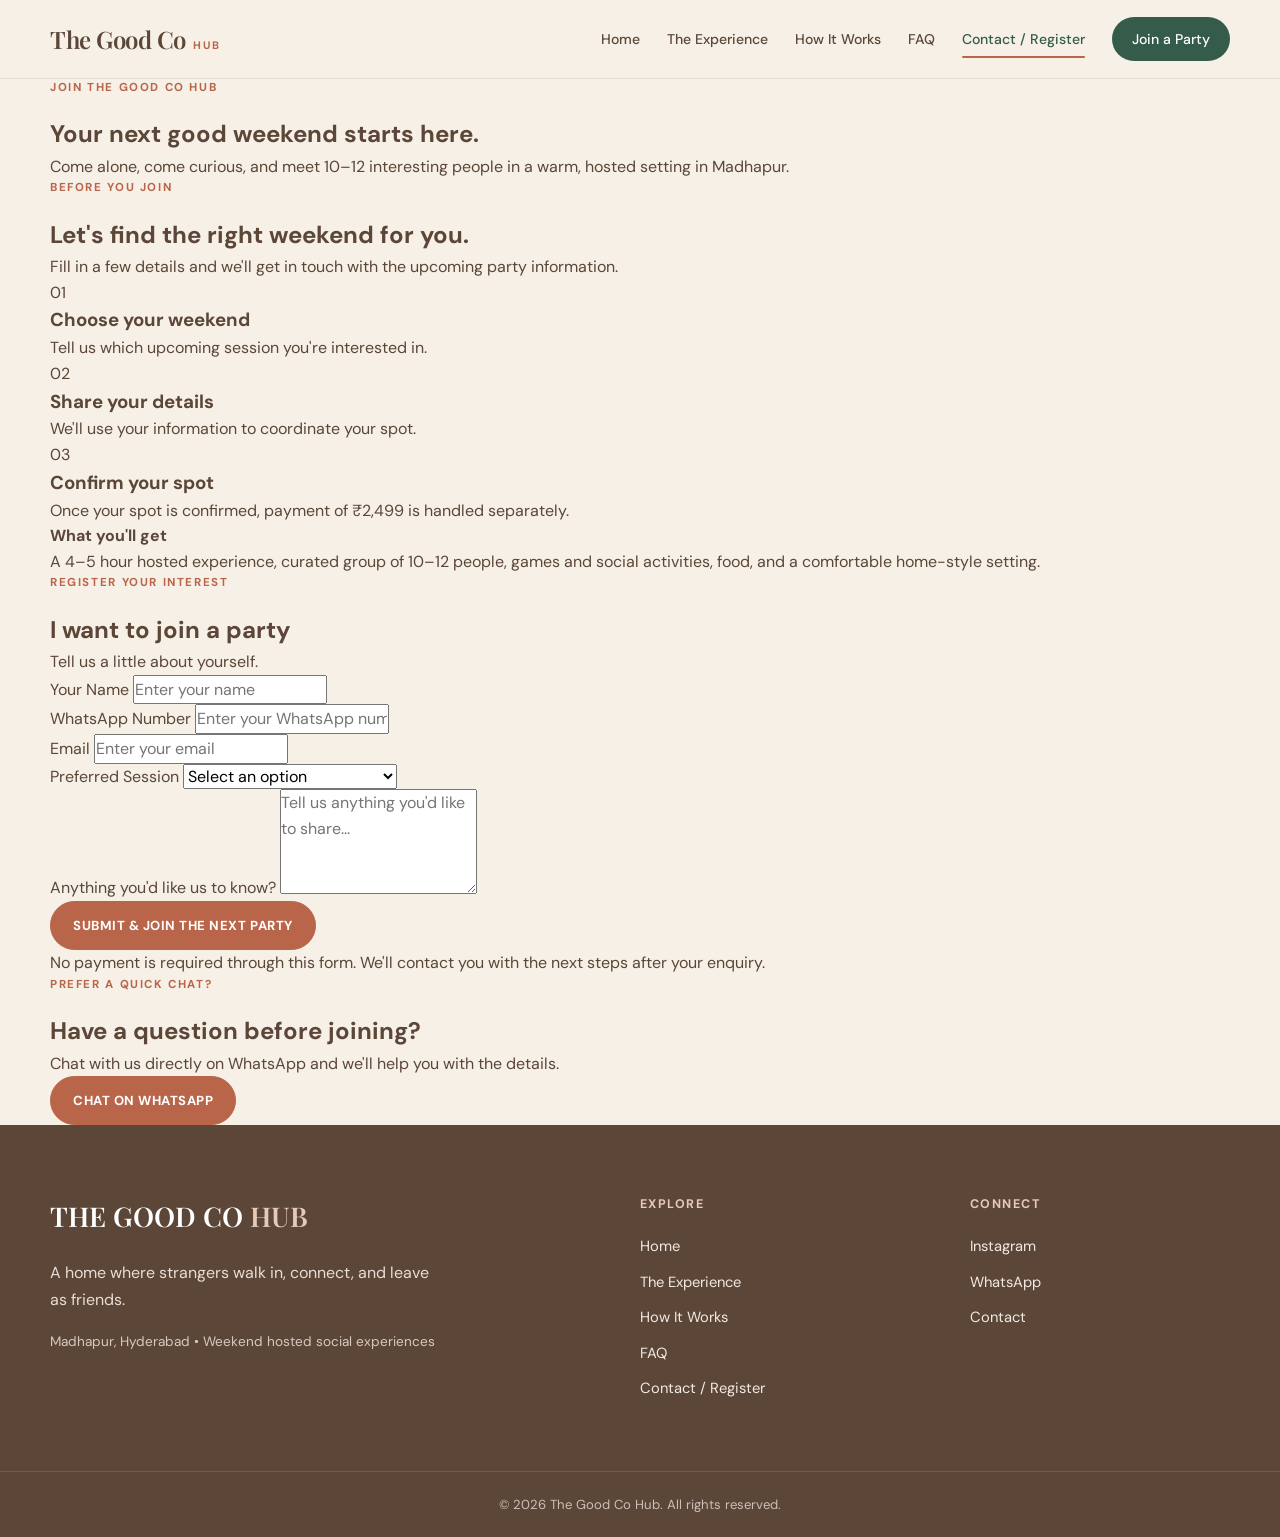
==== contact.html @ 19912fc6 "Initial Good Co Hub website" ====
<!DOCTYPE html>
<html lang="en">
<head>
    <meta charset="UTF-8">
    <meta name="viewport" content="width=device-width, initial-scale=1.0">

    <title>Join a Party | The Good Co Hub</title>

    <meta
        name="description"
        content="Join the next Good Co Hub weekend social experience in Madhapur, Hyderabad."
    >

    <link rel="preconnect" href="https://fonts.googleapis.com">
    <link rel="preconnect" href="https://fonts.gstatic.com" crossorigin>

    <link
        href="https://fonts.googleapis.com/css2?family=DM+Sans:wght@400;500;600;700&family=Playfair+Display:wght@500;600;700&display=swap"
        rel="stylesheet"
    >

    <link rel="stylesheet" href="css/style.css">
    <link rel="stylesheet" href="css/responsive.css">
</head>

<body>

    <!-- =========================
         NAVBAR
    ========================= -->

    <header class="navbar">

        <div class="container nav-container">

            <a href="index.html" class="brand">
                <span>The Good Co</span>
                <strong>HUB</strong>
            </a>

            <nav class="nav-menu">

                <a href="index.html">Home</a>

                <a href="experience.html">
                    The Experience
                </a>

                <a href="how-it-works.html">
                    How It Works
                </a>

                <a href="faq.html">
                    FAQ
                </a>

                <a href="contact.html" class="active">
                    Contact / Register
                </a>

                <a href="contact.html" class="nav-cta">
                    Join a Party
                </a>

            </nav>

            <button class="menu-toggle" aria-label="Open menu">
                ☰
            </button>

        </div>

    </header>


    <!-- =========================
         CONTACT / REGISTER HERO
    ========================= -->

    <main>

        <section class="register-hero">

            <div class="container">

                <div class="register-hero-content">

                    <p class="section-eyebrow">
                        JOIN THE GOOD CO HUB
                    </p>

                    <h1>
                        Your next good weekend
                        starts here.
                    </h1>

                    <p>
                        Come alone, come curious, and meet
                        10–12 interesting people in a warm,
                        hosted setting in Madhapur.
                    </p>

                </div>

            </div>

        </section>


        <!-- =========================
             REGISTRATION SECTION
        ========================= -->

        <section class="register-section">

            <div class="container register-grid">

                <!-- LEFT INFORMATION -->

                <div class="register-info">

                    <p class="section-eyebrow">
                        BEFORE YOU JOIN
                    </p>

                    <h2>
                        Let's find the right
                        weekend for you.
                    </h2>

                    <p>
                        Fill in a few details and we'll
                        get in touch with the upcoming
                        party information.
                    </p>


                    <div class="register-details">

                        <div class="register-detail">

                            <span class="detail-number">
                                01
                            </span>

                            <div>
                                <h3>
                                    Choose your weekend
                                </h3>

                                <p>
                                    Tell us which upcoming
                                    session you're interested in.
                                </p>
                            </div>

                        </div>


                        <div class="register-detail">

                            <span class="detail-number">
                                02
                            </span>

                            <div>
                                <h3>
                                    Share your details
                                </h3>

                                <p>
                                    We'll use your information
                                    to coordinate your spot.
                                </p>
                            </div>

                        </div>


                        <div class="register-detail">

                            <span class="detail-number">
                                03
                            </span>

                            <div>
                                <h3>
                                    Confirm your spot
                                </h3>

                                <p>
                                    Once your spot is confirmed,
                                    payment of ₹2,499 is handled separately.
                                </p>
                            </div>

                        </div>

                    </div>


                    <div class="register-note">

                        <strong>
                            What you'll get
                        </strong>

                        <p>
                            A 4–5 hour hosted experience,
                            curated group of 10–12 people,
                            games and social activities,
                            food, and a comfortable
                            home-style setting.
                        </p>

                    </div>

                </div>


                <!-- FORM -->

                <div class="register-card">

                    <div class="form-heading">

                        <p class="section-eyebrow">
                            REGISTER YOUR INTEREST
                        </p>

                        <h2>
                            I want to join a party
                        </h2>

                        <p>
                            Tell us a little about yourself.
                        </p>

                    </div>


                    <form id="registrationForm">

                        <div class="form-group">

                            <label for="name">
                                Your Name
                            </label>

                            <input
                                type="text"
                                id="name"
                                name="name"
                                placeholder="Enter your name"
                                required
                            >

                        </div>


                        <div class="form-group">

                            <label for="phone">
                                WhatsApp Number
                            </label>

                            <input
                                type="tel"
                                id="phone"
                                name="phone"
                                placeholder="Enter your WhatsApp number"
                                required
                            >

                        </div>


                        <div class="form-group">

                            <label for="email">
                                Email
                            </label>

                            <input
                                type="email"
                                id="email"
                                name="email"
                                placeholder="Enter your email"
                                required
                            >

                        </div>


                        <div class="form-group">

                            <label for="weekend">
                                Preferred Session
                            </label>

                            <select id="weekend" name="weekend" required>

                                <option value="">
                                    Select an option
                                </option>

                                <option value="next-party">
                                    Next available party
                                </option>

                                <option value="saturday">
                                    Saturday
                                </option>

                                <option value="sunday">
                                    Sunday
                                </option>

                                <option value="either">
                                    Either Saturday or Sunday
                                </option>

                            </select>

                        </div>


                        <div class="form-group">

                            <label for="message">
                                Anything you'd like us to know?
                            </label>

                            <textarea
                                id="message"
                                name="message"
                                rows="4"
                                placeholder="Tell us anything you'd like to share..."
                            ></textarea>

                        </div>


                        <button
                            type="submit"
                            class="btn btn-primary form-submit"
                        >
                            SUBMIT & JOIN THE NEXT PARTY
                        </button>


                        <p class="form-disclaimer">
                            No payment is required through this form.
                            We'll contact you with the next steps
                            after your enquiry.
                        </p>

                    </form>

                    <div
                        id="formMessage"
                        class="form-message"
                    ></div>

                </div>

            </div>

        </section>


        <!-- =========================
             WHATSAPP CTA
        ========================= -->

        <section class="register-whatsapp">

            <div class="container">

                <div class="whatsapp-card">

                    <div>

                        <p class="section-eyebrow">
                            PREFER A QUICK CHAT?
                        </p>

                        <h2>
                            Have a question before joining?
                        </h2>

                        <p>
                            Chat with us directly on WhatsApp
                            and we'll help you with the details.
                        </p>

                    </div>

                    <!-- Replace # with actual WhatsApp link -->

                    <a
                        href="#"
                        class="btn btn-primary"
                    >
                        CHAT ON WHATSAPP
                    </a>

                </div>

            </div>

        </section>

    </main>


    <!-- =========================
         FOOTER
    ========================= -->

    <footer class="site-footer">

        <div class="container footer-content">

            <div class="footer-brand">

                <a href="index.html" class="footer-logo">
                    THE GOOD CO <span>HUB</span>
                </a>

                <p>
                    A home where strangers walk in,
                    connect, and leave as friends.
                </p>

                <span>
                    Madhapur, Hyderabad • Weekend hosted
                    social experiences
                </span>

            </div>


            <div class="footer-links">

                <h4>Explore</h4>

                <a href="index.html">
                    Home
                </a>

                <a href="experience.html">
                    The Experience
                </a>

                <a href="how-it-works.html">
                    How It Works
                </a>

                <a href="faq.html">
                    FAQ
                </a>

                <a href="contact.html">
                    Contact / Register
                </a>

            </div>


            <div class="footer-social">

                <h4>Connect</h4>

                <a href="#">
                    Instagram
                </a>

                <a href="#">
                    WhatsApp
                </a>

                <a href="contact.html">
                    Contact
                </a>

            </div>

        </div>


        <div class="footer-bottom">

            <div class="container">

                <p>
                    © 2026 The Good Co Hub. All rights reserved.
                </p>

            </div>

        </div>

    </footer>


    <script src="js/script.js"></script>

</body>
</html>
---- css/style.css ----
/* =========================================================
   THE GOOD CO HUB
   STEP 1 — FOUNDATION + HERO
========================================================= */


/* =========================================================
   1. DESIGN VARIABLES
========================================================= */

:root {

    --cream: #F6F0E6;

    --forest: #355C4A;

    --terracotta: #B9654A;

    --brown: #5B4638;

    --white: #FFFFFF;

    --black: #1E1E1E;

    --light-cream: #FBF8F2;

    --border: rgba(91, 70, 56, 0.15);

    --serif: "Playfair Display", Georgia, serif;

    --sans: "DM Sans", Arial, sans-serif;

    --container: 1180px;

    --radius-sm: 8px;

    --radius-md: 16px;

    --radius-lg: 24px;

    --transition: 0.3s ease;
}


/* =========================================================
   2. RESET
========================================================= */

* {
    margin: 0;
    padding: 0;
    box-sizing: border-box;
}

html {
    scroll-behavior: smooth;
}

body {
    font-family: var(--sans);
    background: var(--cream);
    color: var(--brown);
    line-height: 1.6;
}

img {
    max-width: 100%;
    display: block;
}

a {
    text-decoration: none;
    color: inherit;
}

button,
input,
textarea,
select {
    font: inherit;
}


/* =========================================================
   3. CONTAINER
========================================================= */

.container {
    width: min(100% - 40px, var(--container));
    margin-inline: auto;
}


/* =========================================================
   4. NAVBAR
========================================================= */

.navbar {
    position: sticky;
    top: 0;
    z-index: 1000;

    width: 100%;

    background: rgba(246, 240, 230, 0.97);

    border-bottom: 1px solid rgba(91, 70, 56, 0.10);

    transition: all 0.3s ease;
}

.navbar.scrolled {
    background: rgba(246, 240, 230, 0.92);

    box-shadow:
        0 8px 30px rgba(91, 70, 56, 0.10);

    backdrop-filter: blur(12px);
}


/* =========================================================
   NAV CONTAINER
========================================================= */

.nav-container {
    min-height: 78px;

    display: flex;
    align-items: center;
    justify-content: space-between;

    gap: 30px;
}


/* =========================================================
   LOGO
========================================================= */

.brand {
    display: flex;
    align-items: baseline;

    gap: 7px;

    white-space: nowrap;
}

.brand span {
    font-family: var(--serif);

    font-size: 1.5rem;

    font-weight: 600;

    letter-spacing: -0.02em;

    color: var(--brown);
}

.brand strong {
    font-size: 0.68rem;

    font-weight: 700;

    letter-spacing: 0.18em;

    color: var(--terracotta);
}


/* =========================================================
   NAVIGATION
========================================================= */

.nav-menu {
    display: flex;

    align-items: center;

    gap: 27px;
}

.nav-menu a {
    position: relative;

    padding: 8px 0;

    font-size: 0.88rem;

    font-weight: 500;

    color: var(--brown);

    transition: color 0.3s ease;
}

.nav-menu a:hover {
    color: var(--terracotta);
}


/* =========================================================
   ACTIVE LINK
========================================================= */

.nav-menu a.active {
    color: var(--forest);
}

.nav-menu a.active::after {
    content: "";

    position: absolute;

    left: 0;
    right: 0;
    bottom: 0;

    height: 2px;

    border-radius: 10px;

    background: var(--terracotta);
}


/* =========================================================
   JOIN BUTTON
========================================================= */

.nav-menu .nav-cta {
    padding: 11px 20px;

    border-radius: 999px;

    background: var(--forest);

    color: var(--white) !important;

    transition:
        background 0.3s ease,
        transform 0.3s ease;
}

.nav-menu .nav-cta::after {
    display: none;
}

.nav-menu .nav-cta:hover {
    background: var(--terracotta);

    color: var(--white) !important;

    transform: translateY(-2px);
}


/* =========================================================
   MOBILE MENU BUTTON
========================================================= */

.menu-toggle {
    display: none;

    width: 42px;
    height: 42px;

    border: 1px solid var(--border);

    border-radius: 50%;

    background: transparent;

    color: var(--brown);

    font-size: 1.25rem;

    cursor: pointer;

    transition: var(--transition);
}

.menu-toggle:hover {
    background: var(--forest);

    border-color: var(--forest);

    color: var(--white);
}

/* =========================================================
   4. NAVBAR
========================================================= */

.navbar {
    position: sticky;
    top: 0;
    z-index: 1000;

    width: 100%;

    background: rgba(246, 240, 230, 0.97);

    border-bottom: 1px solid rgba(91, 70, 56, 0.10);

    transition: all 0.3s ease;
}

.navbar.scrolled {
    background: rgba(246, 240, 230, 0.92);

    box-shadow:
        0 8px 30px rgba(91, 70, 56, 0.10);

    backdrop-filter: blur(12px);
}


/* =========================================================
   NAV CONTAINER
========================================================= */

.nav-container {
    min-height: 78px;

    display: flex;
    align-items: center;
    justify-content: space-between;

    gap: 30px;
}


/* =========================================================
   LOGO
========================================================= */

.brand {
    display: flex;
    align-items: baseline;

    gap: 7px;

    white-space: nowrap;
}

.brand span {
    font-family: var(--serif);

    font-size: 1.5rem;

    font-weight: 600;

    letter-spacing: -0.02em;

    color: var(--brown);
}

.brand strong {
    font-size: 0.68rem;

    font-weight: 700;

    letter-spacing: 0.18em;

    color: var(--terracotta);
}


/* =========================================================
   NAVIGATION
========================================================= */

.nav-menu {
    display: flex;

    align-items: center;

    gap: 27px;
}

.nav-menu a {
    position: relative;

    padding: 8px 0;

    font-size: 0.88rem;

    font-weight: 500;

    color: var(--brown);

    transition: color 0.3s ease;
}

.nav-menu a:hover {
    color: var(--terracotta);
}


/* =========================================================
   ACTIVE LINK
========================================================= */

.nav-menu a.active {
    color: var(--forest);
}

.nav-menu a.active::after {
    content: "";

    position: absolute;

    left: 0;
    right: 0;
    bottom: 0;

    height: 2px;

    border-radius: 10px;

    background: var(--terracotta);
}


/* =========================================================
   JOIN BUTTON
========================================================= */

.nav-menu .nav-cta {
    padding: 11px 20px;

    border-radius: 999px;

    background: var(--forest);

    color: var(--white) !important;

    transition:
        background 0.3s ease,
        transform 0.3s ease;
}

.nav-menu .nav-cta::after {
    display: none;
}

.nav-menu .nav-cta:hover {
    background: var(--terracotta);

    color: var(--white) !important;

    transform: translateY(-2px);
}


/* =========================================================
   MOBILE MENU BUTTON
========================================================= */

.menu-toggle {
    display: none;

    width: 42px;
    height: 42px;

    border: 1px solid var(--border);

    border-radius: 50%;

    background: transparent;

    color: var(--brown);

    font-size: 1.25rem;

    cursor: pointer;

    transition: var(--transition);
}

.menu-toggle:hover {
    background: var(--forest);

    border-color: var(--forest);

    color: var(--white);
}
/* =========================================================
   4. NAVBAR
========================================================= */

.navbar {
    position: sticky;
    top: 0;
    z-index: 1000;

    width: 100%;

    background: rgba(246, 240, 230, 0.97);

    border-bottom: 1px solid rgba(91, 70, 56, 0.10);

    transition: all 0.3s ease;
}

.navbar.scrolled {
    background: rgba(246, 240, 230, 0.92);

    box-shadow:
        0 8px 30px rgba(91, 70, 56, 0.10);

    backdrop-filter: blur(12px);
}


/* =========================================================
   NAV CONTAINER
========================================================= */

.nav-container {
    min-height: 78px;

    display: flex;
    align-items: center;
    justify-content: space-between;

    gap: 30px;
}


/* =========================================================
   LOGO
========================================================= */

.brand {
    display: flex;
    align-items: baseline;

    gap: 7px;

    white-space: nowrap;
}

.brand span {
    font-family: var(--serif);

    font-size: 1.5rem;

    font-weight: 600;

    letter-spacing: -0.02em;

    color: var(--brown);
}

.brand strong {
    font-size: 0.68rem;

    font-weight: 700;

    letter-spacing: 0.18em;

    color: var(--terracotta);
}


/* =========================================================
   NAVIGATION
========================================================= */

.nav-menu {
    display: flex;

    align-items: center;

    gap: 27px;
}

.nav-menu a {
    position: relative;

    padding: 8px 0;

    font-size: 0.88rem;

    font-weight: 500;

    color: var(--brown);

    transition: color 0.3s ease;
}

.nav-menu a:hover {
    color: var(--terracotta);
}


/* =========================================================
   ACTIVE LINK
========================================================= */

.nav-menu a.active {
    color: var(--forest);
}

.nav-menu a.active::after {
    content: "";

    position: absolute;

    left: 0;
    right: 0;
    bottom: 0;

    height: 2px;

    border-radius: 10px;

    background: var(--terracotta);
}


/* =========================================================
   JOIN BUTTON
========================================================= */

.nav-menu .nav-cta {
    padding: 11px 20px;

    border-radius: 999px;

    background: var(--forest);

    color: var(--white) !important;

    transition:
        background 0.3s ease,
        transform 0.3s ease;
}

.nav-menu .nav-cta::after {
    display: none;
}

.nav-menu .nav-cta:hover {
    background: var(--terracotta);

    color: var(--white) !important;

    transform: translateY(-2px);
}


/* =========================================================
   MOBILE MENU BUTTON
========================================================= */

.menu-toggle {
    display: none;

    width: 42px;
    height: 42px;

    border: 1px solid var(--border);

    border-radius: 50%;

    background: transparent;

    color: var(--brown);

    font-size: 1.25rem;

    cursor: pointer;

    transition: var(--transition);
}

.menu-toggle:hover {
    background: var(--forest);

    border-color: var(--forest);

    color: var(--white);
}

/* =========================================================
   5. GENERAL EYEBROW
========================================================= */

.section-eyebrow {
    margin-bottom: 18px;

    font-size: 0.72rem;
    font-weight: 700;

    letter-spacing: 0.14em;

    color: var(--terracotta);
}

.section-eyebrow span {
    margin: 0 5px;
}


/* =========================================================
   6. BUTTONS
========================================================= */

.btn {
    display: inline-flex;

    align-items: center;
    justify-content: center;

    min-height: 48px;

    padding: 13px 22px;

    border-radius: 999px;

    font-size: 0.82rem;
    font-weight: 700;

    letter-spacing: 0.04em;

    transition: var(--transition);
}

.btn-primary {
    background: var(--terracotta);
    color: var(--white);

    border: 1px solid var(--terracotta);
}

.btn-primary:hover {
    background: #A9553D;
    border-color: #A9553D;

    transform: translateY(-2px);
}

.btn-outline {
    background: transparent;

    color: var(--forest);

    border: 1px solid var(--forest);
}

.btn-outline:hover {
    background: var(--forest);
    color: var(--white);

    transform: translateY(-2px);
}


/* =========================================================
   7. HERO
========================================================= */

.hero {
    min-height: calc(100vh - 78px);

    display: flex;
    align-items: center;

    padding: 80px 0;

    background: var(--cream);
}

.hero-grid {
    display: grid;

    grid-template-columns: 1.05fr 0.95fr;

    gap: 70px;

    align-items: center;
}


/* Hero content */

.hero-content {
    max-width: 680px;
}

.hero h1 {
    font-family: var(--serif);

    font-size: clamp(3.2rem, 5.4vw, 5.4rem);

    line-height: 1.04;

    font-weight: 500;

    color: var(--brown);

    margin-bottom: 28px;
}

.hero-description {
    max-width: 650px;

    font-size: 1.05rem;

    line-height: 1.8;

    color: #74665D;

    margin-bottom: 22px;
}

.hero-price {
    margin-bottom: 30px;

    font-weight: 600;

    color: var(--forest);
}

.hero-price span {
    margin: 0 7px;

    color: var(--terracotta);
}

.hero-buttons {
    display: flex;

    gap: 14px;

    flex-wrap: wrap;
}

/* =========================================================
   8. HERO VISUAL
========================================================= */

.hero-visual {
    position: relative;
}

.hero-image-wrapper {
    position: relative;
}

.hero-image {
    width: 100%;
    height: 570px;

    object-fit: cover;

    display: block;

    border-radius: 28px;

    box-shadow:
        0 25px 60px rgba(91, 70, 56, 0.18);
}


/* =========================================================
   HERO FLOATING CARD
========================================================= */

.hero-floating-card {
    position: absolute;

    left: -35px;
    bottom: 35px;

    width: 270px;

    padding: 22px 24px;

    background: rgba(246, 240, 230, 0.96);

    border-radius: 16px;

    box-shadow:
        0 15px 40px rgba(91, 70, 56, 0.18);

    backdrop-filter: blur(10px);
}

.hero-floating-card span {
    display: block;

    margin-bottom: 10px;

    font-size: 0.68rem;

    font-weight: 700;

    letter-spacing: 0.14em;

    color: var(--terracotta);
}

.hero-floating-card strong {
    display: block;

    font-family: var(--serif);

    font-size: 1.35rem;

    line-height: 1.25;

    font-weight: 500;

    color: var(--brown);

    margin-bottom: 12px;
}

.hero-floating-card small {
    color: var(--forest);

    font-size: 0.82rem;
}
 


/* =========================================================
   9. MOBILE FOUNDATION
========================================================= */

@media (max-width: 900px) {

    .nav-menu {
        display: none;
    }

    .menu-toggle {
        display: block;
    }

    .hero {
        min-height: auto;

        padding: 70px 0 80px;
    }

    .hero-grid {
        grid-template-columns: 1fr;

        gap: 50px;
    }

    .hero-content {
        max-width: 100%;

        text-align: center;
    }

    .hero-description {
        margin-left: auto;
        margin-right: auto;
    }

    .hero-buttons {
        justify-content: center;
    }

    .hero-placeholder {
        min-height: 500px;
    }
}


    /* =========================================================
   MOBILE
========================================================= */

@media (max-width: 900px) {

    .nav-menu {
        display: none;
    }

    .menu-toggle {
        display: block;
    }

    .hero {
        min-height: auto;
        padding: 70px 0 80px;
    }

    .hero-grid {
        grid-template-columns: 1fr;
        gap: 50px;
    }

    .hero-content {
        max-width: 100%;
        text-align: center;
    }

    .hero-description {
        margin-left: auto;
        margin-right: auto;
    }

    .hero-buttons {
        justify-content: center;
    }

    .hero-image {
        height: 500px;
    }

    .hero-floating-card {
        left: 20px;
        bottom: 25px;
    }
}


/* =========================================================
   SMALL PHONES
========================================================= */

@media (max-width: 600px) {

    .container {
        width: min(100% - 28px, var(--container));
    }

    .hero {
        padding: 55px 0 65px;
    }

    .hero h1 {
        font-size: 2.65rem;
    }

    .hero-image {
        height: 420px;
        border-radius: 20px;
    }

    .hero-floating-card {
        left: 12px;
        bottom: 12px;
        width: 240px;
        padding: 17px 18px;
    }

    .hero-floating-card strong {
        font-size: 1.15rem;
    }

    .hero-buttons {
        flex-direction: column;
    }

    .hero-buttons .btn {
        width: 100%;
    }
}
/* =========================================================
   STEP 4 — WHY GOOD CO HUB
========================================================= */

.concept {
    padding: 120px 0;

    background: var(--white);
}


/* =========================================================
   MAIN CONCEPT
========================================================= */

.concept-grid {
    display: grid;

    grid-template-columns: 0.9fr 1.1fr;

    gap: 90px;

    align-items: start;
}


/* Left heading */

.concept-heading h2 {
    max-width: 500px;

    font-family: var(--serif);

    font-size: clamp(2.7rem, 4vw, 4.2rem);

    line-height: 1.08;

    font-weight: 500;

    color: var(--brown);
}


/* Right content */

.concept-copy {
    max-width: 650px;
}

.concept-copy p {
    margin-bottom: 24px;

    color: #74665D;

    font-size: 1.02rem;

    line-height: 1.8;
}

.concept-copy .concept-closing {
    margin-top: 32px;

    margin-bottom: 0;

    font-family: var(--serif);

    font-size: 1.4rem;

    line-height: 1.5;

    color: var(--brown);
}


/* =========================================================
   HIGHLIGHTS
========================================================= */

.concept-highlights {
    display: grid;

    grid-template-columns: repeat(3, 1fr);

    gap: 18px;

    margin-top: 90px;

    padding-top: 45px;

    border-top: 1px solid var(--border);
}

.concept-highlight {
    padding: 28px;

    background: var(--light-cream);

    border-radius: var(--radius-md);

    transition:
        transform 0.3s ease,
        box-shadow 0.3s ease;
}

.concept-highlight:hover {
    transform: translateY(-5px);

    box-shadow:
        0 15px 35px rgba(91, 70, 56, 0.08);
}

.concept-highlight > span {
    display: block;

    margin-bottom: 15px;

    font-family: var(--serif);

    font-size: 1.5rem;

    color: var(--terracotta);
}

.concept-highlight h3 {
    margin-bottom: 9px;

    font-family: var(--serif);

    font-size: 1.45rem;

    font-weight: 500;

    color: var(--brown);
}

.concept-highlight p {
    color: #74665D;

    font-size: 0.92rem;

    line-height: 1.65;
}
/* =========================================================
   CONCEPT — MOBILE
========================================================= */

@media (max-width: 900px) {

    .concept {
        padding: 90px 0;
    }

    .concept-grid {
        grid-template-columns: 1fr;

        gap: 45px;
    }

    .concept-heading h2 {
        max-width: 700px;
    }

    .concept-copy {
        max-width: 700px;
    }

    .concept-highlights {
        grid-template-columns: 1fr;

        margin-top: 60px;
    }

}


@media (max-width: 600px) {

    .concept {
        padding: 75px 0;
    }

    .concept-heading h2 {
        font-size: 2.45rem;
    }

    .concept-copy p {
        font-size: 0.98rem;
    }

    .concept-copy .concept-closing {
        font-size: 1.25rem;
    }

    .concept-highlight {
        padding: 24px;
    }

}
/* =========================================================
   STEP 5 — PARTY FLOW
========================================================= */

.party-flow {
    padding: 120px 0;

    background: #E8F0EA;
}


/* =========================================================
   SECTION HEADING
========================================================= */

.section-heading {
    margin-bottom: 60px;
}

.section-heading.centered {
    max-width: 750px;

    margin-left: auto;
    margin-right: auto;

    text-align: center;
}

.section-heading h2 {
    font-family: var(--serif);

    font-size: clamp(2.6rem, 4vw, 4rem);

    line-height: 1.1;

    font-weight: 500;

    color: var(--brown);

    margin-bottom: 18px;
}

.section-heading > p:not(.section-eyebrow) {
    color: #74665D;

    font-size: 1rem;

    line-height: 1.7;
}


/* =========================================================
   PARTY GRID
========================================================= */

.party-grid {
    display: grid;

    grid-template-columns:
        repeat(5, 1fr);

    gap: 15px;
}


/* =========================================================
   PARTY CARD
========================================================= */

.party-card {
    min-height: 300px;

    display: flex;

    flex-direction: column;

    padding: 30px 24px;

    background: var(--white);

    border-radius: var(--radius-md);

    border: 1px solid rgba(91, 70, 56, 0.07);

    transition:
        transform 0.3s ease,
        box-shadow 0.3s ease;
}

.party-card:hover {
    transform: translateY(-7px);

    box-shadow:
        0 18px 40px rgba(91, 70, 56, 0.10);
}


/* Number */

.party-number {
    display: block;

    margin-bottom: auto;

    font-family: var(--serif);

    font-size: 1.7rem;

    color: var(--terracotta);
}


/* Heading */

.party-card h3 {
    margin-bottom: 12px;

    font-family: var(--serif);

    font-size: 1.5rem;

    line-height: 1.2;

    font-weight: 500;

    color: var(--brown);
}


/* Description */

.party-card p {
    color: #74665D;

    font-size: 0.9rem;

    line-height: 1.65;
}
/* =========================================================
   PARTY FLOW — MOBILE
========================================================= */

@media (max-width: 1100px) {

    .party-grid {
        grid-template-columns:
            repeat(3, 1fr);
    }

}


@media (max-width: 700px) {

    .party-flow {
        padding: 85px 0;
    }

    .section-heading {
        margin-bottom: 45px;
    }

    .section-heading h2 {
        font-size: 2.5rem;
    }

    .party-grid {
        grid-template-columns: 1fr;
    }

    .party-card {
        min-height: auto;

        padding: 28px;
    }

    .party-number {
        margin-bottom: 35px;
    }

}
/* =========================================================
   STEP 6 — EXPERIENCE AT A GLANCE
========================================================= */

.glance {
    padding: 120px 0;

    background: var(--cream);
}


/* =========================================================
   GLANCE GRID
========================================================= */

.glance-grid {
    display: grid;

    grid-template-columns:
        repeat(3, 1fr);

    gap: 18px;
}


/* =========================================================
   GLANCE CARD
========================================================= */

.glance-card {
    min-height: 210px;

    display: flex;

    flex-direction: column;

    justify-content: center;

    padding: 32px;

    background: var(--white);

    border-radius: var(--radius-md);

    border: 1px solid rgba(91, 70, 56, 0.07);

    transition:
        transform 0.3s ease,
        box-shadow 0.3s ease;
}

.glance-card:hover {
    transform: translateY(-6px);

    box-shadow:
        0 18px 40px rgba(91, 70, 56, 0.10);
}


/* Small label */

.glance-card > span {
    margin-bottom: 14px;

    font-size: 0.68rem;

    font-weight: 700;

    letter-spacing: 0.14em;

    color: var(--terracotta);
}


/* Main number */

.glance-card h3 {
    margin-bottom: 6px;

    font-family: var(--serif);

    font-size: 2.4rem;

    line-height: 1.1;

    font-weight: 500;

    color: var(--brown);
}


/* Description */

.glance-card p {
    color: #74665D;

    font-size: 0.9rem;
}
/* =========================================================
   GLANCE — MOBILE
========================================================= */

@media (max-width: 900px) {

    .glance {
        padding: 90px 0;
    }

    .glance-grid {
        grid-template-columns:
            repeat(2, 1fr);
    }

}


@media (max-width: 600px) {

    .glance {
        padding: 75px 0;
    }

    .glance-grid {
        grid-template-columns: 1fr;
    }

    .glance-card {
        min-height: 180px;

        padding: 28px;
    }

    .glance-card h3 {
        font-size: 2.1rem;
    }

}
/* =========================================================
   STEP 7 — WHO IS THIS FOR?
========================================================= */

.audience {
    padding: 120px 0;

    background: var(--white);
}


/* =========================================================
   AUDIENCE GRID
========================================================= */

.audience-grid {
    display: grid;

    grid-template-columns:
        1fr 1fr;

    gap: 80px;

    align-items: center;
}


/* =========================================================
   AUDIENCE IMAGE
========================================================= */

.audience-visual {
    position: relative;
}

.audience-photo {
    position: relative;
}

.audience-photo img {
    width: 100%;

    height: 560px;

    object-fit: cover;

    display: block;

    border-radius: 26px;

    box-shadow:
        0 22px 55px rgba(91, 70, 56, 0.14);
}


/* =========================================================
   IMAGE CAPTION
========================================================= */

.audience-photo-caption {
    position: absolute;

    left: 25px;
    bottom: 25px;

    padding: 18px 22px;

    background: rgba(246, 240, 230, 0.96);

    border-radius: 14px;

    font-family: var(--serif);

    font-size: 1.25rem;

    line-height: 1.3;

    color: var(--brown);

    box-shadow:
        0 12px 30px rgba(91, 70, 56, 0.14);
}


/* =========================================================
   AUDIENCE CONTENT
========================================================= */

.audience-content {
    max-width: 600px;
}

.audience-content h2 {
    margin-bottom: 22px;

    font-family: var(--serif);

    font-size: clamp(2.7rem, 4vw, 4rem);

    line-height: 1.08;

    font-weight: 500;

    color: var(--brown);
}

.audience-intro {
    margin-bottom: 30px;

    color: #74665D;

    font-size: 1.02rem;

    line-height: 1.8;
}


/* =========================================================
   AUDIENCE LIST
========================================================= */

.audience-list {
    list-style: none;

    display: flex;

    flex-direction: column;

    gap: 17px;
}

.audience-list li {
    position: relative;

    padding-left: 30px;

    color: var(--brown);

    font-size: 0.95rem;

    line-height: 1.6;
}

.audience-list li::before {
    content: "✓";

    position: absolute;

    left: 0;
    top: 1px;

    width: 20px;
    height: 20px;

    display: flex;

    align-items: center;
    justify-content: center;

    border-radius: 50%;

    background: #E8F0EA;

    color: var(--forest);

    font-size: 0.72rem;

    font-weight: 700;
}
/* =========================================================
   AUDIENCE — MOBILE
========================================================= */

@media (max-width: 900px) {

    .audience {
        padding: 90px 0;
    }

    .audience-grid {
        grid-template-columns: 1fr;

        gap: 50px;
    }

    .audience-content {
        max-width: 700px;
    }

    .audience-photo img {
        height: 500px;
    }

}


@media (max-width: 600px) {

    .audience {
        padding: 75px 0;
    }

    .audience-content h2 {
        font-size: 2.45rem;
    }

    .audience-photo img {
        height: 420px;

        border-radius: 20px;
    }

    .audience-photo-caption {
        left: 15px;
        bottom: 15px;

        padding: 15px 18px;

        font-size: 1.1rem;
    }

}
/* =========================================================
   STEP 8 — WHAT ₹2,499 INCLUDES
========================================================= */

.included {
    padding: 120px 0;

    background: #F1E8DC;
}


/* =========================================================
   INCLUDED GRID
========================================================= */

.included-grid {
    display: grid;

    grid-template-columns:
        repeat(3, 1fr);

    gap: 18px;
}


/* =========================================================
   INCLUDED CARD
========================================================= */

.included-card {
    min-height: 250px;

    padding: 32px;

    display: flex;

    flex-direction: column;

    background: var(--white);

    border-radius: var(--radius-md);

    border: 1px solid rgba(91, 70, 56, 0.06);

    transition:
        transform 0.3s ease,
        box-shadow 0.3s ease;
}

.included-card:hover {
    transform: translateY(-6px);

    box-shadow:
        0 18px 40px rgba(91, 70, 56, 0.10);
}


/* Number */

.included-number {
    display: block;

    margin-bottom: auto;

    font-family: var(--serif);

    font-size: 1.6rem;

    color: var(--terracotta);
}


/* Heading */

.included-card h3 {
    margin-bottom: 10px;

    font-family: var(--serif);

    font-size: 1.5rem;

    line-height: 1.2;

    font-weight: 500;

    color: var(--brown);
}


/* Description */

.included-card p {
    color: #74665D;

    font-size: 0.92rem;

    line-height: 1.65;
}
/* =========================================================
   INCLUDED — MOBILE
========================================================= */

@media (max-width: 900px) {

    .included {
        padding: 90px 0;
    }

    .included-grid {
        grid-template-columns:
            repeat(2, 1fr);
    }

}


@media (max-width: 600px) {

    .included {
        padding: 75px 0;
    }

    .included-grid {
        grid-template-columns: 1fr;
    }

    .included-card {
        min-height: 220px;

        padding: 28px;
    }

}
/* =========================================================
   STEP 9 — UPCOMING PARTY
========================================================= */

.upcoming {
    padding: 120px 0;

    background: var(--cream);
}


/* =========================================================
   MAIN CARD
========================================================= */

.upcoming-card {
    display: grid;

    grid-template-columns: 0.35fr 1fr;

    gap: 60px;

    align-items: center;

    padding: 65px;

    background: var(--forest);

    border-radius: var(--radius-lg);

    color: var(--white);

    box-shadow:
        0 25px 60px rgba(53, 92, 74, 0.18);
}


/* =========================================================
   DATE BLOCK
========================================================= */

.upcoming-date {
    width: 180px;

    min-height: 200px;

    display: flex;

    flex-direction: column;

    align-items: center;

    justify-content: center;

    padding: 25px;

    background: var(--cream);

    border-radius: 20px;

    color: var(--brown);

    text-align: center;
}

.upcoming-date span {
    margin-bottom: 10px;

    font-size: 0.68rem;

    font-weight: 700;

    letter-spacing: 0.15em;

    color: var(--terracotta);
}

.upcoming-date strong {
    font-family: var(--serif);

    font-size: 2rem;

    font-weight: 500;

    line-height: 1;
}

.upcoming-date b {
    font-family: var(--serif);

    font-size: 4.2rem;

    font-weight: 500;

    line-height: 1;
}


/* =========================================================
   CONTENT
========================================================= */

.upcoming-content {
    max-width: 720px;
}

.upcoming-content .section-eyebrow {
    color: #D9E6DF;
}

.upcoming-content h2 {
    margin-bottom: 30px;

    font-family: var(--serif);

    font-size: clamp(2.5rem, 4vw, 4rem);

    line-height: 1.08;

    font-weight: 500;

    color: var(--white);
}


/* =========================================================
   DETAILS
========================================================= */

.upcoming-details {
    display: flex;

    flex-wrap: wrap;

    gap: 10px;

    margin-bottom: 32px;
}

.upcoming-details span {
    padding: 8px 13px;

    border: 1px solid rgba(255, 255, 255, 0.20);

    border-radius: 999px;

    color: #E8EEE9;

    font-size: 0.82rem;
}


/* =========================================================
   BUTTON
========================================================= */

.upcoming-content .btn-primary {
    background: var(--terracotta);

    border-color: var(--terracotta);
}

.upcoming-content .btn-primary:hover {
    background: #A9553D;

    border-color: #A9553D;
}
/* =========================================================
   UPCOMING — MOBILE
========================================================= */

@media (max-width: 900px) {

    .upcoming {
        padding: 90px 0;
    }

    .upcoming-card {
        grid-template-columns: 1fr;

        gap: 45px;

        padding: 50px;
    }

    .upcoming-date {
        width: 160px;

        min-height: 180px;

        margin: 0 auto;
    }

}


@media (max-width: 600px) {

    .upcoming {
        padding: 75px 0;
    }

    .upcoming-card {
        padding: 35px 25px;

        border-radius: 20px;
    }

    .upcoming-content h2 {
        font-size: 2.5rem;
    }

    .upcoming-details {
        gap: 8px;
    }

    .upcoming-details span {
        font-size: 0.78rem;
    }

}
/* =========================================================
   STEP 10 — TRUST / COMFORT
========================================================= */

.trust {
    padding: 120px 0;

    background: var(--white);
}


/* =========================================================
   TRUST GRID
========================================================= */

.trust-grid {
    display: grid;

    grid-template-columns:
        repeat(2, 1fr);

    gap: 0;

    max-width: 1000px;

    margin: 0 auto;

    border-top: 1px solid var(--border);

    border-left: 1px solid var(--border);
}


/* =========================================================
   TRUST ITEM
========================================================= */

.trust-item {
    padding: 42px;

    border-right: 1px solid var(--border);

    border-bottom: 1px solid var(--border);

    transition:
        background 0.3s ease;
}

.trust-item:hover {
    background: var(--light-cream);
}


/* Number */

.trust-item strong {
    display: block;

    margin-bottom: 20px;

    font-family: var(--serif);

    font-size: 1.6rem;

    font-weight: 500;

    color: var(--terracotta);
}


/* Heading */

.trust-item h3 {
    margin-bottom: 10px;

    font-family: var(--serif);

    font-size: 1.6rem;

    font-weight: 500;

    color: var(--brown);
}


/* Description */

.trust-item p {
    max-width: 400px;

    color: #74665D;

    font-size: 0.94rem;

    line-height: 1.7;
}
/* =========================================================
   TRUST — MOBILE
========================================================= */

@media (max-width: 900px) {

    .trust {
        padding: 90px 0;
    }

    .trust-grid {
        grid-template-columns: 1fr;

        border-left: none;
    }

    .trust-item {
        padding: 32px 25px;

        border-left: 1px solid var(--border);
    }

}


@media (max-width: 600px) {

    .trust {
        padding: 75px 0;
    }

    .trust-item {
        padding: 28px 22px;
    }

    .trust-item h3 {
        font-size: 1.4rem;
    }

}
/* =========================================================
   STEP 11 — FAQ
========================================================= */

.faq {
    padding: 120px 0;

    background: #E8F0EA;
}


/* =========================================================
   FAQ LIST
========================================================= */

.faq-list {
    max-width: 900px;

    margin: 0 auto;

    border-top: 1px solid var(--border);
}


/* =========================================================
   FAQ ITEM
========================================================= */

.faq-item {
    border-bottom: 1px solid var(--border);
}


/* =========================================================
   QUESTION
========================================================= */

.faq-question {
    width: 100%;

    display: flex;

    align-items: center;

    justify-content: space-between;

    gap: 30px;

    padding: 26px 0;

    border: none;

    background: transparent;

    color: var(--brown);

    text-align: left;

    font-size: 1rem;

    font-weight: 600;

    cursor: pointer;
}


/* =========================================================
   PLUS ICON
========================================================= */

.faq-icon {
    flex-shrink: 0;

    width: 34px;
    height: 34px;

    display: flex;

    align-items: center;
    justify-content: center;

    border: 1px solid var(--border);

    border-radius: 50%;

    color: var(--terracotta);

    font-size: 1.3rem;

    font-weight: 400;

    transition: var(--transition);
}


/* =========================================================
   ANSWER
========================================================= */

.faq-answer {
    display: none;

    padding: 0 60px 28px 0;
}

.faq-answer p {
    max-width: 750px;

    color: #74665D;

    line-height: 1.75;

    font-size: 0.95rem;
}


/* =========================================================
   ACTIVE FAQ
========================================================= */

.faq-item.active .faq-answer {
    display: block;
}

.faq-item.active .faq-icon {
    transform: rotate(45deg);

    background: var(--terracotta);

    border-color: var(--terracotta);

    color: var(--white);
}


/* =========================================================
   FAQ — MOBILE
========================================================= */

@media (max-width: 900px) {

    .faq {
        padding: 90px 0;
    }

}


@media (max-width: 600px) {

    .faq {
        padding: 75px 0;
    }

    .faq-question {
        gap: 15px;

        padding: 22px 0;

        font-size: 0.95rem;
    }

    .faq-answer {
        padding-right: 35px;
    }

    .faq-icon {
        width: 30px;
        height: 30px;

        font-size: 1.1rem;
    }

}
/* =========================================================
   STEP 12 — FINAL CTA
========================================================= */

.final-cta {
    padding: 120px 0;

    background: var(--forest);

    color: var(--white);

    text-align: center;
}

.final-cta-content {
    max-width: 850px;
}

.final-cta .section-eyebrow {
    color: #D9E6DF;
}

.final-cta h2 {
    margin-bottom: 24px;

    font-family: var(--serif);

    font-size: clamp(2.7rem, 5vw, 4.5rem);

    line-height: 1.08;

    font-weight: 500;

    color: var(--white);
}

.final-cta-content > p:not(.section-eyebrow) {
    margin-bottom: 38px;

    font-size: 1.1rem;

    color: #E8EEE9;
}


/* =========================================================
   CTA BUTTONS
========================================================= */

.final-cta-buttons {
    display: flex;

    justify-content: center;

    gap: 14px;

    flex-wrap: wrap;
}

.final-cta .btn-primary {
    background: var(--terracotta);

    border-color: var(--terracotta);
}

.final-cta .btn-outline {
    border-color: rgba(255, 255, 255, 0.5);

    color: var(--white);
}

.final-cta .btn-outline:hover {
    background: var(--white);

    color: var(--forest);

    border-color: var(--white);
}
/* =========================================================
   FOOTER
========================================================= */

.site-footer {
    background: var(--brown);

    color: var(--white);
}


/* =========================================================
   FOOTER CONTENT
========================================================= */

.footer-content {
    display: grid;

    grid-template-columns:
        2fr 1fr 1fr;

    gap: 70px;

    padding: 70px 0;
}


/* =========================================================
   FOOTER BRAND
========================================================= */

.footer-logo {
    display: inline-block;

    margin-bottom: 20px;

    font-family: var(--serif);

    font-size: 1.7rem;

    font-weight: 600;

    color: var(--white);
}

.footer-logo span {
    color: #E7C9B9;
}

.footer-brand p {
    max-width: 390px;

    margin-bottom: 15px;

    color: #E8DDD6;

    line-height: 1.7;
}

.footer-brand > span {
    font-size: 0.85rem;

    color: #D8C9C0;
}


/* =========================================================
   FOOTER LINKS
========================================================= */

.footer-links,
.footer-social {
    display: flex;

    flex-direction: column;

    gap: 12px;
}

.footer-links h4,
.footer-social h4 {
    margin-bottom: 8px;

    font-size: 0.78rem;

    text-transform: uppercase;

    letter-spacing: 0.12em;

    color: #E7C9B9;
}

.footer-links a,
.footer-social a {
    color: #F1E9E3;

    font-size: 0.92rem;

    transition: var(--transition);
}

.footer-links a:hover,
.footer-social a:hover {
    color: #E7C9B9;

    transform: translateX(3px);
}


/* =========================================================
   FOOTER BOTTOM
========================================================= */

.footer-bottom {
    border-top:
        1px solid rgba(255, 255, 255, 0.12);
}

.footer-bottom .container {
    padding: 22px 0;
}

.footer-bottom p {
    color: #CDBFB7;

    font-size: 0.82rem;

    text-align: center;
}
/* =========================================================
   FINAL CTA + FOOTER — MOBILE
========================================================= */

@media (max-width: 700px) {

    .final-cta {
        padding: 85px 0;
    }

    .final-cta h2 {
        font-size: 2.6rem;
    }

    .final-cta-buttons {
        flex-direction: column;
    }

    .final-cta-buttons .btn {
        width: 100%;
    }


    /* Footer */

    .footer-content {
        grid-template-columns: 1fr;

        gap: 40px;

        padding: 55px 0;
    }

    .footer-bottom .container {
        padding: 20px 0;
    }

}
/* =========================================
   EXPERIENCE PAGE
   ========================================= */

.experience-hero {
    padding: 130px 0;
    background: var(--cream);
}

.experience-hero-content {
    max-width: 850px;
}

.experience-hero-content h1 {
    max-width: 850px;
    margin-bottom: 28px;

    font-family: var(--serif);
    font-size: clamp(3.5rem, 7vw, 6.5rem);
    line-height: 1.02;
    font-weight: 500;

    color: var(--brown);
}

.experience-hero-content > p:not(.section-eyebrow) {
    max-width: 680px;
    margin-bottom: 38px;

    font-size: 1.12rem;
    line-height: 1.8;

    color: #74665D;
}

.experience-hero .hero-buttons {
    display: flex;
    gap: 14px;
    flex-wrap: wrap;
}
/* =========================================
   EXPERIENCE INTRO
   ========================================= */

.experience-intro {
    padding: 120px 0;
    background: var(--white);
}

.experience-intro-grid {
    display: grid;
    grid-template-columns: 0.9fr 1.1fr;
    gap: 90px;
    align-items: start;
}

.experience-intro-heading h2 {
    max-width: 520px;

    font-family: var(--serif);
    font-size: clamp(2.7rem, 4vw, 4.2rem);
    line-height: 1.08;
    font-weight: 500;

    color: var(--brown);
}

.experience-intro-copy {
    max-width: 650px;
}

.experience-intro-copy p {
    margin-bottom: 24px;

    color: #74665D;
    font-size: 1.02rem;
    line-height: 1.8;
}

.experience-intro-copy .experience-intro-closing {
    margin-top: 32px;
    margin-bottom: 0;

    font-family: var(--serif);
    font-size: 1.4rem;
    line-height: 1.5;

    color: var(--brown);
}


/* PRINCIPLES */

.experience-principles {
    display: grid;
    grid-template-columns: repeat(3, 1fr);
    gap: 18px;

    margin-top: 90px;
    padding-top: 45px;

    border-top: 1px solid var(--border);
}

.experience-principle {
    padding: 30px;

    background: var(--light-cream);
    border-radius: var(--radius-md);

    transition:
        transform 0.3s ease,
        box-shadow 0.3s ease;
}

.experience-principle:hover {
    transform: translateY(-5px);
    box-shadow: 0 15px 35px rgba(91, 70, 56, 0.10);
}

.experience-principle span {
    display: block;
    margin-bottom: 22px;

    font-size: 0.75rem;
    font-weight: 700;
    letter-spacing: 0.14em;

    color: var(--terracotta);
}

.experience-principle h3 {
    margin-bottom: 12px;

    font-family: var(--serif);
    font-size: 1.7rem;
    font-weight: 500;

    color: var(--brown);
}

.experience-principle p {
    color: #74665D;
    font-size: 0.95rem;
    line-height: 1.7;
}
---- css/responsive.css ----
/* =========================================
   THE GOOD CO HUB
   RESPONSIVE STYLES
   ========================================= */

/* ---------- TABLET ---------- */

@media (max-width: 1100px) {

    .container {
        width: min(92%, var(--container));
    }

    .nav-menu {
        gap: 18px;
    }

    .hero-grid {
        grid-template-columns: 1fr;
        gap: 55px;
    }

    .hero-content {
        max-width: 850px;
    }

    .hero-image {
        height: 520px;
    }

    .hero-floating-card {
        left: 25px;
    }

    .concept-grid {
        grid-template-columns: 1fr;
        gap: 45px;
    }

    .party-grid {
        grid-template-columns: repeat(3, 1fr);
    }

    .glance-grid {
        grid-template-columns: repeat(2, 1fr);
    }

    .included-grid {
        grid-template-columns: repeat(2, 1fr);
    }

    .audience-grid {
        grid-template-columns: 1fr;
        gap: 50px;
    }

    .audience-photo {
        max-width: 700px;
    }

    .trust-grid {
        grid-template-columns: repeat(2, 1fr);
    }

    .footer-content {
        gap: 45px;
    }
}


/* ---------- MOBILE NAVIGATION ---------- */

@media (max-width: 850px) {

    .nav-container {
        min-height: 70px;
    }

    .menu-toggle {
        display: block;
    }

    .nav-menu {
        position: absolute;
        top: 70px;
        left: 0;
        width: 100%;

        display: none;
        flex-direction: column;
        align-items: stretch;

        padding: 20px;

        background: var(--cream);
        border-top: 1px solid var(--border);
        border-bottom: 1px solid var(--border);

        box-shadow: 0 15px 30px rgba(91, 70, 56, 0.10);
    }

    .nav-menu.active {
        display: flex;
    }

    .nav-menu a {
        padding: 12px 10px;
    }

    .nav-menu .nav-cta {
        text-align: center;
        margin-top: 8px;
    }
}


/* ---------- SMALL TABLET ---------- */

@media (max-width: 700px) {

    .container {
        width: min(92%, 600px);
    }

    .hero {
        padding: 70px 0 80px;
    }

    .hero h1 {
        font-size: clamp(2.6rem, 11vw, 4rem);
    }

    .hero-description {
        font-size: 1rem;
    }

    .hero-price {
        line-height: 1.8;
    }

    .hero-buttons {
        flex-direction: column;
        align-items: stretch;
    }

    .hero-buttons .btn {
        width: 100%;
    }

    .hero-image {
        height: 400px;
        border-radius: 20px;
    }

    .hero-floating-card {
        position: relative;
        left: 0;
        bottom: auto;

        width: 100%;
        margin-top: -25px;
    }


    /* Concept */

    .concept {
        padding: 85px 0;
    }

    .concept-heading h2 {
        font-size: 2.7rem;
    }

    .concept-highlights {
        grid-template-columns: 1fr;
        margin-top: 55px;
    }


    /* Party Flow */

    .party-flow {
        padding: 85px 0;
    }

    .party-grid {
        grid-template-columns: 1fr;
    }


    /* Glance */

    .glance {
        padding: 85px 0;
    }

    .glance-grid {
        grid-template-columns: 1fr 1fr;
    }


    /* Audience */

    .audience {
        padding: 85px 0;
    }

    .audience-photo img {
        height: 420px;
    }


    /* Included */

    .included {
        padding: 85px 0;
    }

    .included-grid {
        grid-template-columns: 1fr;
    }


    /* Upcoming */

    .upcoming {
        padding: 85px 0;
    }

    .upcoming-card {
        grid-template-columns: 1fr;
    }

    .upcoming-date {
        min-height: 230px;
    }


    /* Trust */

    .trust {
        padding: 85px 0;
    }

    .trust-grid {
        grid-template-columns: 1fr;
    }


    /* FAQ */

    .faq {
        padding: 85px 0;
    }


    /* Final CTA */

    .final-cta {
        padding: 85px 0;
    }

    .final-cta h2 {
        font-size: 2.6rem;
    }

    .final-cta-buttons {
        flex-direction: column;
    }

    .final-cta-buttons .btn {
        width: 100%;
    }


    /* Footer */

    .footer-content {
        grid-template-columns: 1fr;
        gap: 40px;
        padding: 55px 0;
    }

    .footer-bottom .container {
        padding: 20px 0;
    }
}


/* ---------- SMALL MOBILE ---------- */

@media (max-width: 500px) {

    .hero {
        padding-top: 55px;
    }

    .hero-image {
        height: 330px;
    }

    .hero-floating-card {
        padding: 18px;
    }

    .hero-floating-card strong {
        font-size: 1.15rem;
    }

    .section-heading h2 {
        font-size: 2.4rem;
    }

    .glance-grid {
        grid-template-columns: 1fr;
    }

    .upcoming-details {
        grid-template-columns: 1fr;
    }

    .audience-photo img {
        height: 340px;
    }

    .faq-question {
        padding: 20px 0;
        font-size: 0.95rem;
    }
}
/* =========================================
   EXPERIENCE PAGE - MOBILE
   ========================================= */

@media (max-width: 1100px) {

    .experience-intro-grid {
        grid-template-columns: 1fr;
        gap: 45px;
    }

    .experience-intro-heading h2 {
        max-width: 700px;
    }

}


@media (max-width: 700px) {

    .experience-hero {
        padding: 80px 0;
    }

    .experience-hero-content h1 {
        font-size: clamp(2.8rem, 11vw, 4rem);
    }

    .experience-hero .hero-buttons {
        flex-direction: column;
        align-items: stretch;
    }

    .experience-hero .hero-buttons .btn {
        width: 100%;
    }


    .experience-intro {
        padding: 85px 0;
    }

    .experience-intro-heading h2 {
        font-size: 2.7rem;
    }

    .experience-principles {
        grid-template-columns: 1fr;
        margin-top: 60px;
    }

}
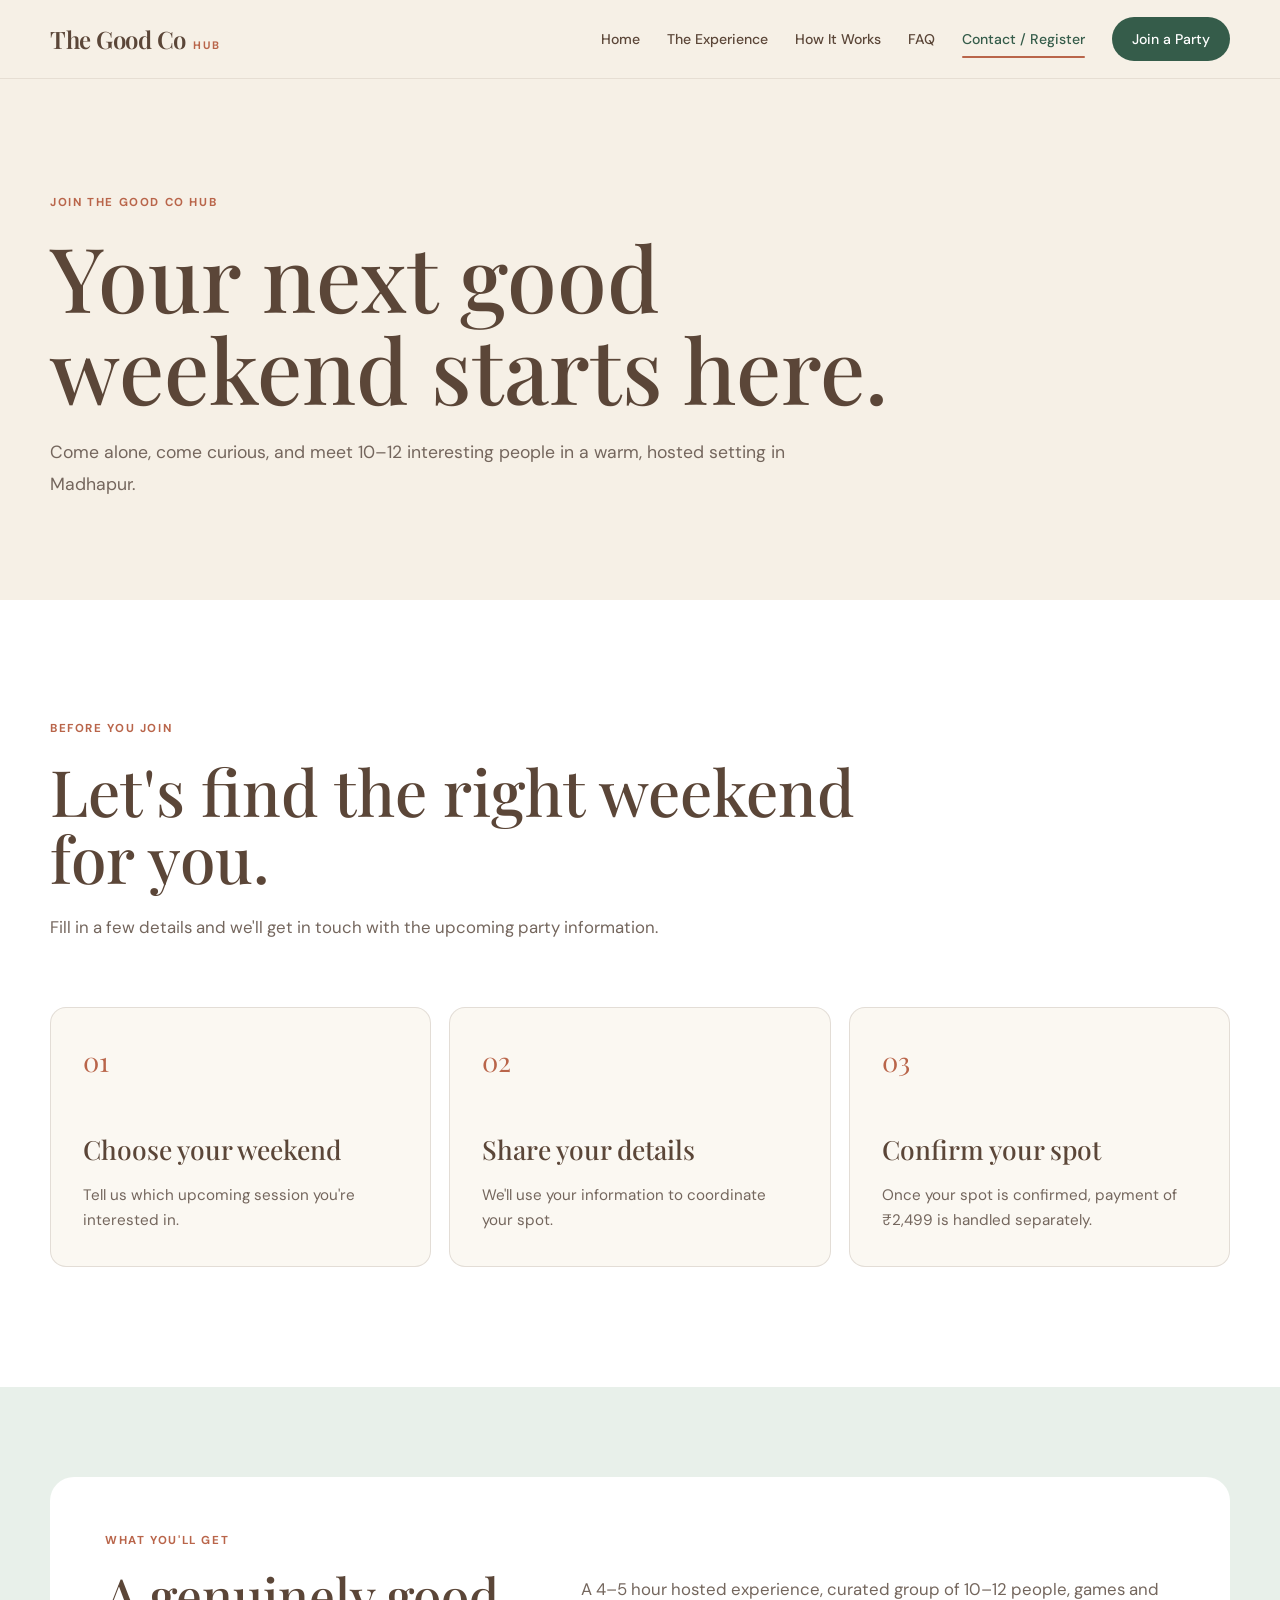
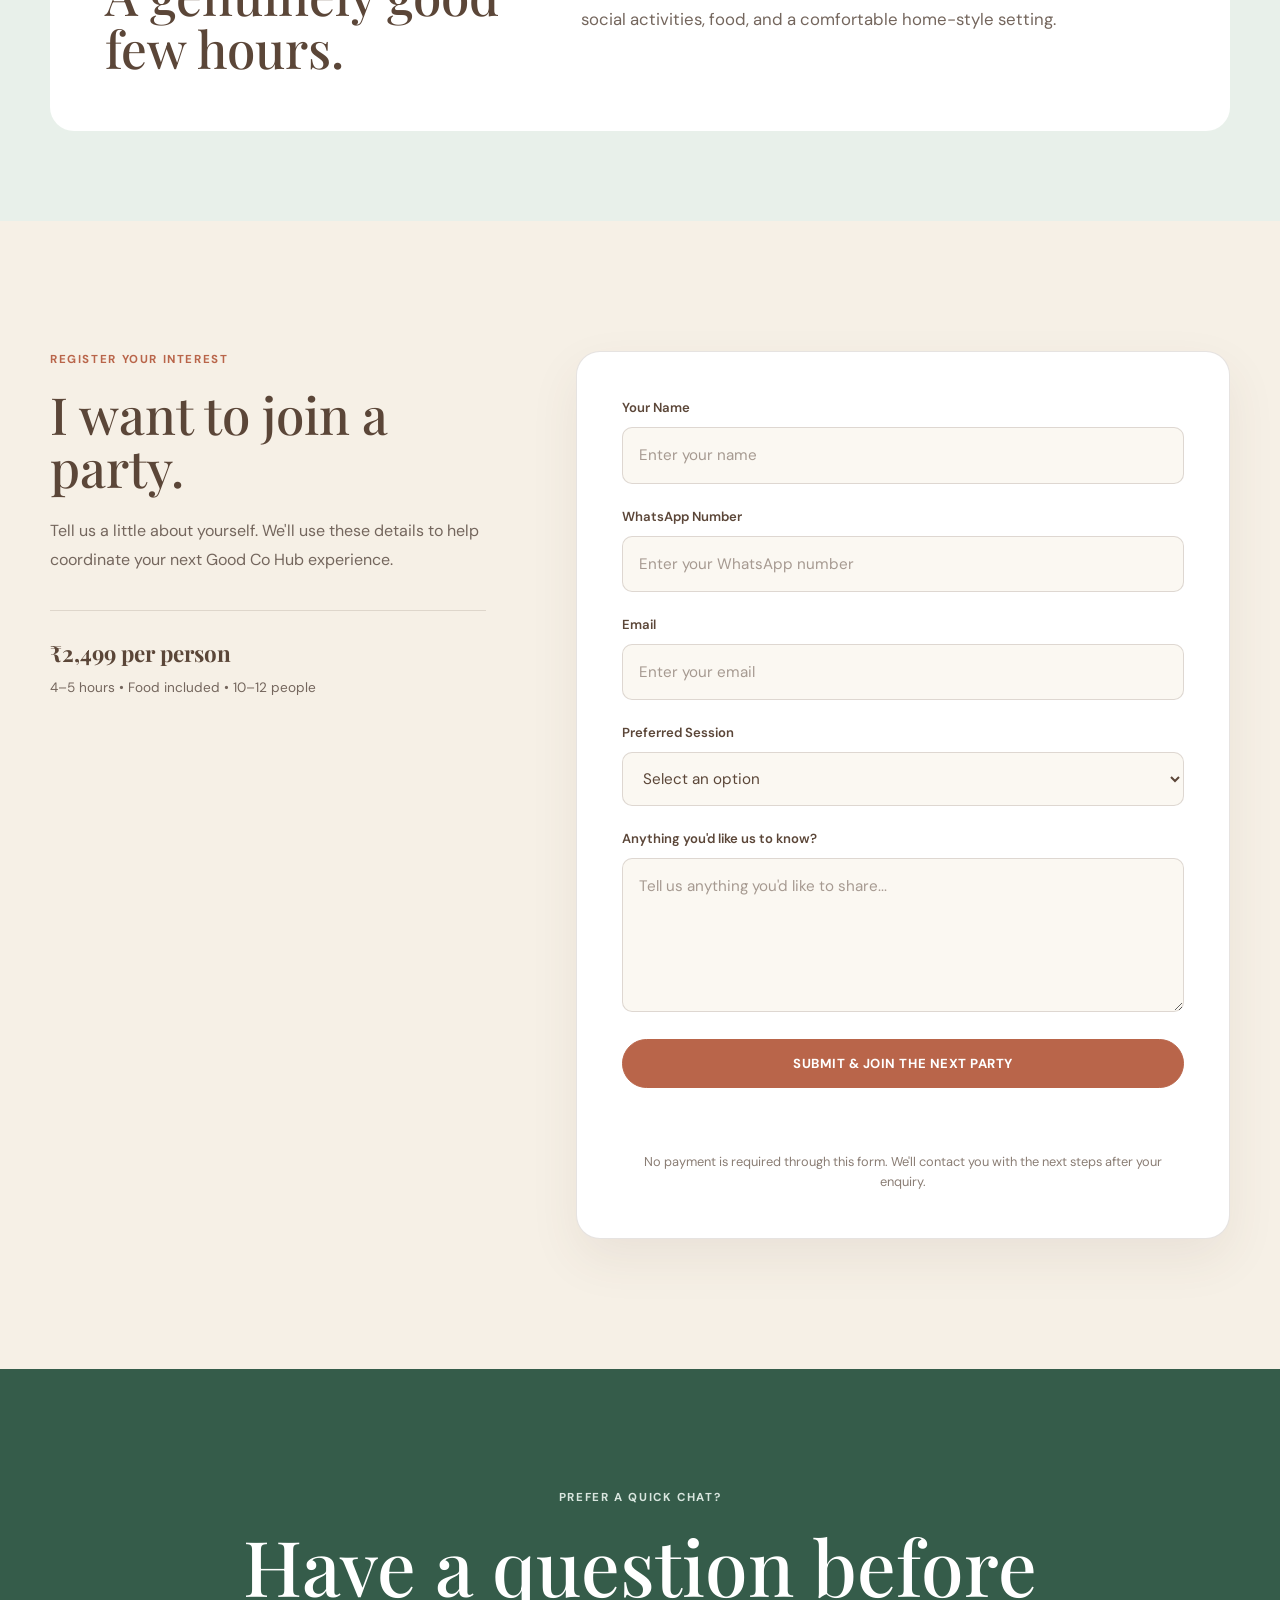
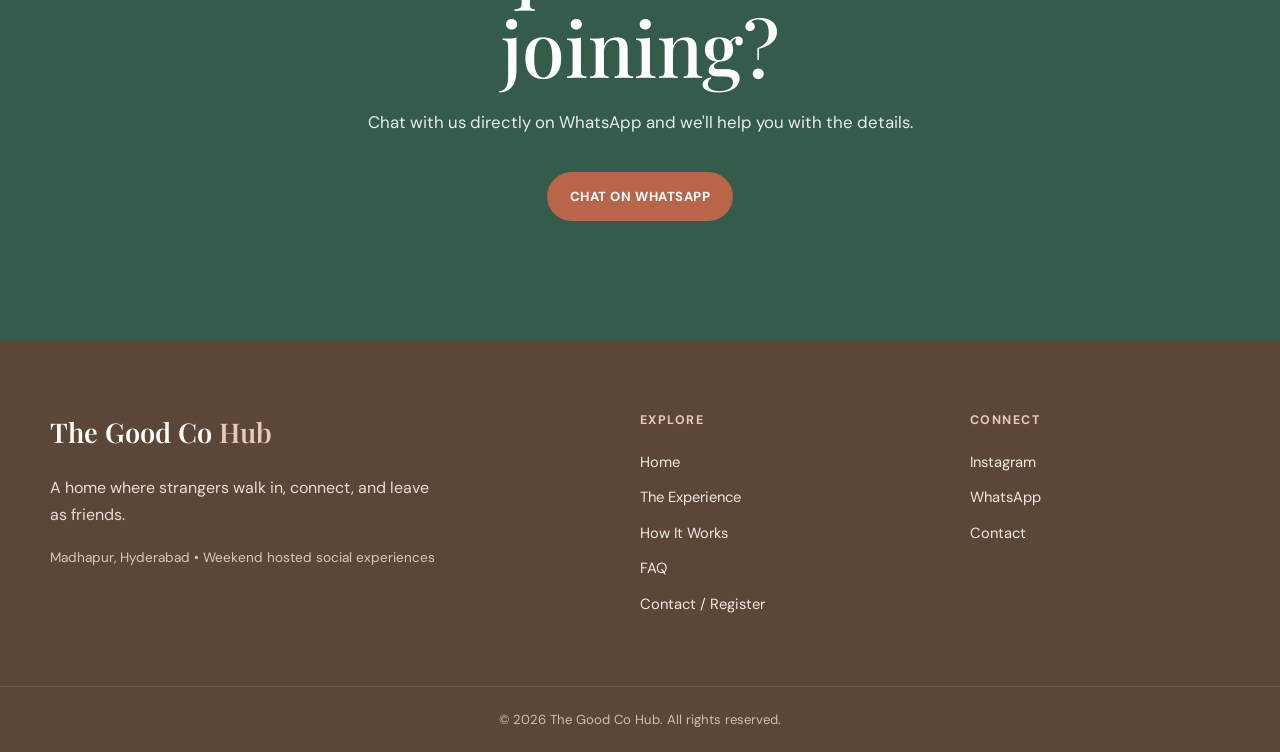
==== commit 3bef7c57: "Update FAQ interactions and WhatsApp registration" ====
--- a/contact.html
+++ b/contact.html
@@ -1,46 +1,77 @@
 <!DOCTYPE html>
 <html lang="en">
+
 <head>
+
     <meta charset="UTF-8">
-    <meta name="viewport" content="width=device-width, initial-scale=1.0">
-
-    <title>Join a Party | The Good Co Hub</title>
+    <meta
+        name="viewport"
+        content="width=device-width, initial-scale=1.0"
+    >
 
     <meta
         name="description"
-        content="Join the next Good Co Hub weekend social experience in Madhapur, Hyderabad."
+        content="Join The Good Co Hub — register your interest for a weekend social experience in Madhapur, Hyderabad."
     >
 
+    <title>Join a Party | The Good Co Hub</title>
+
+
+    <!-- Google Fonts -->
+
     <link rel="preconnect" href="https://fonts.googleapis.com">
-    <link rel="preconnect" href="https://fonts.gstatic.com" crossorigin>
-
     <link
-        href="https://fonts.googleapis.com/css2?family=DM+Sans:wght@400;500;600;700&family=Playfair+Display:wght@500;600;700&display=swap"
+        rel="preconnect"
+        href="https://fonts.gstatic.com"
+        crossorigin
+    >
+
+    <link
+        href="https://fonts.googleapis.com/css2?family=DM+Sans:wght@400;500;600;700&family=Playfair+Display:wght@500;600&display=swap"
         rel="stylesheet"
     >
 
-    <link rel="stylesheet" href="css/style.css">
-    <link rel="stylesheet" href="css/responsive.css">
+
+    <!-- CSS -->
+
+    <link
+        rel="stylesheet"
+        href="css/style.css"
+    >
+
+    <link
+        rel="stylesheet"
+        href="css/responsive.css"
+    >
+
 </head>
 
+
 <body>
 
-    <!-- =========================
+
+    <!-- =========================================
          NAVBAR
-    ========================= -->
+         ========================================= -->
 
     <header class="navbar">
 
         <div class="container nav-container">
 
-            <a href="index.html" class="brand">
+            <a
+                href="index.html"
+                class="brand"
+            >
                 <span>The Good Co</span>
                 <strong>HUB</strong>
             </a>
 
+
             <nav class="nav-menu">
 
-                <a href="index.html">Home</a>
+                <a href="index.html">
+                    Home
+                </a>
 
                 <a href="experience.html">
                     The Experience
@@ -54,17 +85,29 @@
                     FAQ
                 </a>
 
-                <a href="contact.html" class="active">
+                <a
+                    href="contact.html"
+                    class="active"
+                >
                     Contact / Register
                 </a>
 
-                <a href="contact.html" class="nav-cta">
+                <a
+                    href="contact.html"
+                    class="nav-cta"
+                >
                     Join a Party
                 </a>
 
             </nav>
 
-            <button class="menu-toggle" aria-label="Open menu">
+
+            <button
+                class="menu-toggle"
+                type="button"
+                aria-label="Open menu"
+                aria-expanded="false"
+            >
                 ☰
             </button>
 
@@ -73,31 +116,36 @@
     </header>
 
 
-    <!-- =========================
-         CONTACT / REGISTER HERO
-    ========================= -->
+
+    <!-- =========================================
+         MAIN
+         ========================================= -->
 
     <main>
 
-        <section class="register-hero">
+
+        <!-- =========================================
+             CONTACT HERO
+             ========================================= -->
+
+        <section class="contact-hero">
 
             <div class="container">
 
-                <div class="register-hero-content">
+                <div class="contact-hero-content">
 
                     <p class="section-eyebrow">
                         JOIN THE GOOD CO HUB
                     </p>
 
                     <h1>
-                        Your next good weekend
-                        starts here.
+                        Your next good weekend starts here.
                     </h1>
 
                     <p>
-                        Come alone, come curious, and meet
-                        10–12 interesting people in a warm,
-                        hosted setting in Madhapur.
+                        Come alone, come curious, and meet 10–12
+                        interesting people in a warm, hosted setting
+                        in Madhapur.
                     </p>
 
                 </div>
@@ -107,260 +155,334 @@
         </section>
 
 
-        <!-- =========================
-             REGISTRATION SECTION
-        ========================= -->
-
-        <section class="register-section">
-
-            <div class="container register-grid">
-
-                <!-- LEFT INFORMATION -->
-
-                <div class="register-info">
+
+        <!-- =========================================
+             BEFORE YOU JOIN
+             ========================================= -->
+
+        <section class="contact-process">
+
+            <div class="container">
+
+                <div class="contact-process-heading">
 
                     <p class="section-eyebrow">
                         BEFORE YOU JOIN
                     </p>
 
                     <h2>
-                        Let's find the right
-                        weekend for you.
+                        Let's find the right weekend for you.
                     </h2>
 
                     <p>
-                        Fill in a few details and we'll
-                        get in touch with the upcoming
-                        party information.
+                        Fill in a few details and we'll get in touch
+                        with the upcoming party information.
                     </p>
 
-
-                    <div class="register-details">
-
-                        <div class="register-detail">
-
-                            <span class="detail-number">
-                                01
-                            </span>
-
-                            <div>
-                                <h3>
-                                    Choose your weekend
-                                </h3>
-
-                                <p>
-                                    Tell us which upcoming
-                                    session you're interested in.
-                                </p>
-                            </div>
-
-                        </div>
-
-
-                        <div class="register-detail">
-
-                            <span class="detail-number">
-                                02
-                            </span>
-
-                            <div>
-                                <h3>
-                                    Share your details
-                                </h3>
-
-                                <p>
-                                    We'll use your information
-                                    to coordinate your spot.
-                                </p>
-                            </div>
-
-                        </div>
-
-
-                        <div class="register-detail">
-
-                            <span class="detail-number">
-                                03
-                            </span>
-
-                            <div>
-                                <h3>
-                                    Confirm your spot
-                                </h3>
-
-                                <p>
-                                    Once your spot is confirmed,
-                                    payment of ₹2,499 is handled separately.
-                                </p>
-                            </div>
-
-                        </div>
+                </div>
+
+
+                <div class="contact-process-grid">
+
+
+                    <article class="contact-process-card">
+
+                        <span>01</span>
+
+                        <h3>
+                            Choose your weekend
+                        </h3>
+
+                        <p>
+                            Tell us which upcoming session
+                            you're interested in.
+                        </p>
+
+                    </article>
+
+
+                    <article class="contact-process-card">
+
+                        <span>02</span>
+
+                        <h3>
+                            Share your details
+                        </h3>
+
+                        <p>
+                            We'll use your information to
+                            coordinate your spot.
+                        </p>
+
+                    </article>
+
+
+                    <article class="contact-process-card">
+
+                        <span>03</span>
+
+                        <h3>
+                            Confirm your spot
+                        </h3>
+
+                        <p>
+                            Once your spot is confirmed,
+                            payment of ₹2,499 is handled separately.
+                        </p>
+
+                    </article>
+
+                </div>
+
+            </div>
+
+        </section>
+
+
+
+        <!-- =========================================
+             WHAT YOU GET
+             ========================================= -->
+
+        <section class="contact-included">
+
+            <div class="container">
+
+                <div class="contact-included-card">
+
+                    <div>
+
+                        <p class="section-eyebrow">
+                            WHAT YOU'LL GET
+                        </p>
+
+                        <h2>
+                            A genuinely good few hours.
+                        </h2>
 
                     </div>
 
 
-                    <div class="register-note">
-
-                        <strong>
-                            What you'll get
-                        </strong>
-
-                        <p>
-                            A 4–5 hour hosted experience,
-                            curated group of 10–12 people,
-                            games and social activities,
-                            food, and a comfortable
-                            home-style setting.
-                        </p>
-
-                    </div>
+                    <p>
+                        A 4–5 hour hosted experience, curated group
+                        of 10–12 people, games and social activities,
+                        food, and a comfortable home-style setting.
+                    </p>
 
                 </div>
 
-
-                <!-- FORM -->
-
-                <div class="register-card">
-
-                    <div class="form-heading">
+            </div>
+
+        </section>
+
+
+
+        <!-- =========================================
+             REGISTRATION
+             ========================================= -->
+
+        <section class="registration-section">
+
+            <div class="container">
+
+                <div class="registration-layout">
+
+
+                    <!-- FORM INTRO -->
+
+                    <div class="registration-intro">
 
                         <p class="section-eyebrow">
                             REGISTER YOUR INTEREST
                         </p>
 
                         <h2>
-                            I want to join a party
+                            I want to join a party.
                         </h2>
 
                         <p>
                             Tell us a little about yourself.
+                            We'll use these details to help
+                            coordinate your next Good Co Hub experience.
                         </p>
 
+                        <div class="registration-note">
+
+                            <strong>
+                                ₹2,499 per person
+                            </strong>
+
+                            <span>
+                                4–5 hours • Food included • 10–12 people
+                            </span>
+
+                        </div>
+
                     </div>
 
 
-                    <form id="registrationForm">
-
-                        <div class="form-group">
-
-                            <label for="name">
-                                Your Name
-                            </label>
-
-                            <input
-                                type="text"
-                                id="name"
-                                name="name"
-                                placeholder="Enter your name"
-                                required
+
+                    <!-- FORM -->
+
+                    <div class="registration-form-card">
+
+                        <form
+                            id="registrationForm"
+                            class="registration-form"
+                        >
+
+
+                            <!-- NAME -->
+
+                            <div class="form-group">
+
+                                <label for="name">
+                                    Your Name
+                                </label>
+
+                                <input
+                                    type="text"
+                                    id="name"
+                                    name="name"
+                                    placeholder="Enter your name"
+                                    autocomplete="name"
+                                    required
+                                >
+
+                            </div>
+
+
+
+                            <!-- PHONE -->
+
+                            <div class="form-group">
+
+                                <label for="phone">
+                                    WhatsApp Number
+                                </label>
+
+                                <input
+                                    type="tel"
+                                    id="phone"
+                                    name="phone"
+                                    placeholder="Enter your WhatsApp number"
+                                    autocomplete="tel"
+                                    required
+                                >
+
+                            </div>
+
+
+
+                            <!-- EMAIL -->
+
+                            <div class="form-group">
+
+                                <label for="email">
+                                    Email
+                                </label>
+
+                                <input
+                                    type="email"
+                                    id="email"
+                                    name="email"
+                                    placeholder="Enter your email"
+                                    autocomplete="email"
+                                    required
+                                >
+
+                            </div>
+
+
+
+                            <!-- WEEKEND -->
+
+                            <div class="form-group">
+
+                                <label for="weekend">
+                                    Preferred Session
+                                </label>
+
+                                <select
+                                    id="weekend"
+                                    name="weekend"
+                                    required
+                                >
+
+                                    <option
+                                        value=""
+                                        selected
+                                        disabled
+                                    >
+                                        Select an option
+                                    </option>
+
+                                    <option value="next-party">
+                                        Next available party
+                                    </option>
+
+                                    <option value="saturday">
+                                        Saturday
+                                    </option>
+
+                                    <option value="sunday">
+                                        Sunday
+                                    </option>
+
+                                    <option value="either">
+                                        Either Saturday or Sunday
+                                    </option>
+
+                                </select>
+
+                            </div>
+
+
+
+                            <!-- MESSAGE -->
+
+                            <div class="form-group">
+
+                                <label for="message">
+                                    Anything you'd like us to know?
+                                </label>
+
+                                <textarea
+                                    id="message"
+                                    name="message"
+                                    rows="5"
+                                    placeholder="Tell us anything you'd like to share..."
+                                ></textarea>
+
+                            </div>
+
+
+
+                            <!-- SUBMIT -->
+
+                            <button
+                                type="submit"
+                                class="btn btn-primary registration-submit"
                             >
-
-                        </div>
-
-
-                        <div class="form-group">
-
-                            <label for="phone">
-                                WhatsApp Number
-                            </label>
-
-                            <input
-                                type="tel"
-                                id="phone"
-                                name="phone"
-                                placeholder="Enter your WhatsApp number"
-                                required
-                            >
-
-                        </div>
-
-
-                        <div class="form-group">
-
-                            <label for="email">
-                                Email
-                            </label>
-
-                            <input
-                                type="email"
-                                id="email"
-                                name="email"
-                                placeholder="Enter your email"
-                                required
-                            >
-
-                        </div>
-
-
-                        <div class="form-group">
-
-                            <label for="weekend">
-                                Preferred Session
-                            </label>
-
-                            <select id="weekend" name="weekend" required>
-
-                                <option value="">
-                                    Select an option
-                                </option>
-
-                                <option value="next-party">
-                                    Next available party
-                                </option>
-
-                                <option value="saturday">
-                                    Saturday
-                                </option>
-
-                                <option value="sunday">
-                                    Sunday
-                                </option>
-
-                                <option value="either">
-                                    Either Saturday or Sunday
-                                </option>
-
-                            </select>
-
-                        </div>
-
-
-                        <div class="form-group">
-
-                            <label for="message">
-                                Anything you'd like us to know?
-                            </label>
-
-                            <textarea
-                                id="message"
-                                name="message"
-                                rows="4"
-                                placeholder="Tell us anything you'd like to share..."
-                            ></textarea>
-
-                        </div>
-
-
-                        <button
-                            type="submit"
-                            class="btn btn-primary form-submit"
-                        >
-                            SUBMIT & JOIN THE NEXT PARTY
-                        </button>
-
-
-                        <p class="form-disclaimer">
-                            No payment is required through this form.
-                            We'll contact you with the next steps
-                            after your enquiry.
-                        </p>
-
-                    </form>
-
-                    <div
-                        id="formMessage"
-                        class="form-message"
-                    ></div>
+                                SUBMIT & JOIN THE NEXT PARTY
+                            </button>
+
+
+                            <p
+                                id="formMessage"
+                                class="form-message"
+                            ></p>
+
+
+                            <p class="form-note">
+                                No payment is required through this form.
+                                We'll contact you with the next steps
+                                after your enquiry.
+                            </p>
+
+                        </form>
+
+                    </div>
 
                 </div>
 
@@ -369,37 +491,34 @@
         </section>
 
 
-        <!-- =========================
+
+        <!-- =========================================
              WHATSAPP CTA
-        ========================= -->
-
-        <section class="register-whatsapp">
+             ========================================= -->
+
+        <section class="contact-whatsapp">
 
             <div class="container">
 
-                <div class="whatsapp-card">
-
-                    <div>
-
-                        <p class="section-eyebrow">
-                            PREFER A QUICK CHAT?
-                        </p>
-
-                        <h2>
-                            Have a question before joining?
-                        </h2>
-
-                        <p>
-                            Chat with us directly on WhatsApp
-                            and we'll help you with the details.
-                        </p>
-
-                    </div>
-
-                    <!-- Replace # with actual WhatsApp link -->
+                <div class="contact-whatsapp-content">
+
+                    <p class="section-eyebrow">
+                        PREFER A QUICK CHAT?
+                    </p>
+
+                    <h2>
+                        Have a question before joining?
+                    </h2>
+
+                    <p>
+                        Chat with us directly on WhatsApp and
+                        we'll help you with the details.
+                    </p>
 
                     <a
-                        href="#"
+                        href="https://wa.me/916302106405"
+                        target="_blank"
+                        rel="noopener"
                         class="btn btn-primary"
                     >
                         CHAT ON WHATSAPP
@@ -411,39 +530,47 @@
 
         </section>
 
+
     </main>
 
 
-    <!-- =========================
+
+    <!-- =========================================
          FOOTER
-    ========================= -->
+         ========================================= -->
 
     <footer class="site-footer">
 
         <div class="container footer-content">
 
+
             <div class="footer-brand">
 
-                <a href="index.html" class="footer-logo">
-                    THE GOOD CO <span>HUB</span>
+                <a
+                    href="index.html"
+                    class="footer-logo"
+                >
+                    The Good Co <span>Hub</span>
                 </a>
 
                 <p>
-                    A home where strangers walk in,
-                    connect, and leave as friends.
+                    A home where strangers walk in, connect,
+                    and leave as friends.
                 </p>
 
                 <span>
-                    Madhapur, Hyderabad • Weekend hosted
-                    social experiences
+                    Madhapur, Hyderabad • Weekend hosted social experiences
                 </span>
 
             </div>
 
 
+
             <div class="footer-links">
 
-                <h4>Explore</h4>
+                <h4>
+                    Explore
+                </h4>
 
                 <a href="index.html">
                     Home
@@ -468,15 +595,22 @@
             </div>
 
 
+
             <div class="footer-social">
 
-                <h4>Connect</h4>
+                <h4>
+                    Connect
+                </h4>
 
                 <a href="#">
                     Instagram
                 </a>
 
-                <a href="#">
+                <a
+                    href="https://wa.me/916302106405"
+                    target="_blank"
+                    rel="noopener"
+                >
                     WhatsApp
                 </a>
 
@@ -485,6 +619,7 @@
                 </a>
 
             </div>
+
 
         </div>
 
@@ -504,7 +639,11 @@
     </footer>
 
 
+
+    <!-- JavaScript -->
+
     <script src="js/script.js"></script>
 
 </body>
+
 </html>
--- a/css/style.css
+++ b/css/style.css
@@ -2860,4 +2860,1893 @@
     color: #74665D;
     font-size: 0.95rem;
     line-height: 1.7;
-}+}
+/* =========================================
+   LOGO LOADER
+   ========================================= */
+
+.site-loader {
+    position: fixed;
+    inset: 0;
+    z-index: 9999;
+
+    display: flex;
+    align-items: center;
+    justify-content: center;
+
+    background: var(--cream);
+
+    opacity: 1;
+    visibility: visible;
+
+    transition:
+        opacity 0.8s ease,
+        visibility 0.8s ease;
+}
+
+.site-loader.hidden {
+    opacity: 0;
+    visibility: hidden;
+    pointer-events: none;
+}
+
+.loader-content {
+    text-align: center;
+
+    animation: loaderReveal 1.2s ease forwards;
+}
+
+.loader-logo {
+    display: flex;
+    flex-direction: column;
+    align-items: center;
+
+    font-family: var(--serif);
+
+    color: var(--brown);
+
+    line-height: 0.9;
+}
+
+.loader-logo span {
+    font-size: clamp(2.2rem, 5vw, 4rem);
+    font-weight: 500;
+}
+
+.loader-logo strong {
+    margin-top: 8px;
+
+    font-family: var(--sans);
+    font-size: clamp(0.9rem, 2vw, 1.2rem);
+    font-weight: 700;
+
+    letter-spacing: 0.35em;
+
+    color: var(--forest);
+}
+
+.loader-content p {
+    margin-top: 28px;
+
+    font-size: 0.78rem;
+    letter-spacing: 0.12em;
+    text-transform: uppercase;
+
+    color: var(--terracotta);
+}
+
+@keyframes loaderReveal {
+
+    0% {
+        opacity: 0;
+        transform: translateY(15px) scale(0.96);
+    }
+
+    100% {
+        opacity: 1;
+        transform: translateY(0) scale(1);
+    }
+}
+
+/* =========================================
+   HOW IT WORKS — BOOKING JOURNEY
+   ========================================= */
+
+.booking-journey {
+    padding: 140px 0;
+    background: var(--white);
+}
+
+.booking-heading {
+    max-width: 900px;
+    margin: 0 auto 80px;
+    text-align: center;
+}
+
+.booking-heading h2 {
+    margin: 18px auto 22px;
+    max-width: 850px;
+
+    font-family: var(--serif);
+    font-size: clamp(3rem, 6vw, 5.4rem);
+    line-height: 1.04;
+    font-weight: 500;
+
+    color: var(--brown);
+}
+
+.booking-heading > p:not(.section-eyebrow) {
+    max-width: 650px;
+    margin: 0 auto;
+
+    color: #74665D;
+    font-size: 1.05rem;
+    line-height: 1.7;
+}
+
+
+/* =========================================
+   BOOKING CARDS GRID
+   ========================================= */
+
+.booking-steps {
+    display: grid;
+    grid-template-columns: repeat(3, minmax(0, 1fr));
+    gap: 20px;
+    align-items: stretch;
+}
+
+
+/* =========================================
+   INDIVIDUAL BOOKING CARD
+   ========================================= */
+
+.booking-step {
+    min-width: 0;
+    min-height: 300px;
+    padding: 32px;
+    box-sizing: border-box;
+
+    background: var(--light-cream);
+    border: 1px solid var(--border);
+    border-radius: var(--radius-md);
+
+    transition:
+        transform 0.3s ease,
+        box-shadow 0.3s ease;
+}
+
+/* All six cards follow the normal grid */
+.booking-step:nth-child(1),
+.booking-step:nth-child(2),
+.booking-step:nth-child(3),
+.booking-step:nth-child(4),
+.booking-step:nth-child(5),
+.booking-step:nth-child(6) {
+    grid-column: auto;
+    grid-row: auto;
+}
+
+.booking-step:hover {
+    transform: translateY(-6px);
+
+    box-shadow:
+        0 18px 40px rgba(91, 70, 56, 0.10);
+}
+
+
+/* =========================================
+   CARD TOP
+   ========================================= */
+
+.booking-step-top {
+    display: flex;
+    align-items: center;
+    justify-content: space-between;
+
+    margin-bottom: 55px;
+}
+
+.booking-number {
+    font-family: var(--serif);
+    font-size: 2rem;
+    color: var(--terracotta);
+}
+
+.booking-label {
+    font-size: 0.7rem;
+    font-weight: 700;
+    letter-spacing: 0.14em;
+
+    color: var(--brown);
+}
+
+
+/* =========================================
+   CARD TEXT
+   ========================================= */
+
+.booking-step h3 {
+    margin: 0 0 14px;
+
+    font-family: var(--serif);
+    font-size: 1.65rem;
+    line-height: 1.25;
+    font-weight: 500;
+
+    color: var(--brown);
+
+    overflow-wrap: break-word;
+}
+
+.booking-step p {
+    margin: 0;
+
+    color: #74665D;
+    font-size: 0.95rem;
+    line-height: 1.7;
+}
+
+
+/* =========================================
+   TABLET
+   ========================================= */
+
+@media (max-width: 1000px) {
+    .booking-journey {
+        padding: 100px 0;
+    }
+
+    .booking-steps {
+        grid-template-columns: repeat(2, minmax(0, 1fr));
+        gap: 18px;
+    }
+
+    .booking-step {
+        min-height: 280px;
+        padding: 28px;
+    }
+}
+
+
+/* =========================================
+   MOBILE
+   ========================================= */
+
+@media (max-width: 700px) {
+    .booking-journey {
+        padding: 70px 0;
+    }
+
+    .booking-heading {
+        margin-bottom: 45px;
+    }
+
+    .booking-heading h2 {
+        font-size: clamp(2.3rem, 8vw, 3.5rem);
+        line-height: 1.1;
+    }
+
+    .booking-steps {
+        grid-template-columns: minmax(0, 1fr);
+        gap: 16px;
+    }
+
+    .booking-step {
+        min-height: auto;
+        padding: 26px;
+    }
+
+    .booking-step-top {
+        margin-bottom: 35px;
+    }
+
+    .booking-step h3 {
+        font-size: 1.5rem;
+    }
+}
+
+/* =========================================
+   HOW IT WORKS — HERO
+   ========================================= */
+
+.how-hero {
+    padding: 110px 0 120px;
+    background: var(--cream);
+}
+
+.how-hero-content {
+    max-width: 100%;
+    margin: 0;
+    text-align: left;
+}
+
+.how-hero-content .section-eyebrow {
+    margin-bottom: 24px;
+}
+
+.how-hero-content h1 {
+    max-width: 1000px;
+    margin: 0 0 24px;
+
+    font-family: var(--serif);
+    font-size: clamp(3.5rem, 7vw, 6rem);
+    line-height: 1.02;
+    font-weight: 500;
+    letter-spacing: -0.035em;
+
+    color: var(--brown);
+}
+
+.how-hero-content > p:not(.section-eyebrow) {
+    max-width: 800px;
+    margin: 0 0 34px;
+
+    font-size: 1.1rem;
+    line-height: 1.8;
+    color: #74665D;
+}
+
+@media (max-width: 700px) {
+    .how-hero {
+        padding: 75px 0 85px;
+    }
+
+    .how-hero-content h1 {
+        font-size: clamp(2.8rem, 10vw, 4rem);
+        line-height: 1.08;
+    }
+
+    .how-hero-content > p:not(.section-eyebrow) {
+        font-size: 1rem;
+    }
+}
+
+
+
+
+/* =========================================
+   WHAT TO EXPECT
+   ========================================= */
+
+.expect-section {
+    padding: 130px 0;
+
+    background: #E8F0EA;
+}
+
+.expect-heading {
+    max-width: 900px;
+    margin-bottom: 70px;
+}
+
+.expect-heading h2 {
+    margin: 18px 0 22px;
+
+    font-family: var(--serif);
+    font-size: clamp(3rem, 5vw, 5rem);
+    line-height: 1.05;
+    font-weight: 500;
+
+    color: var(--brown);
+}
+
+.expect-heading > p:not(.section-eyebrow) {
+    max-width: 720px;
+
+    color: #74665D;
+    font-size: 1.05rem;
+    line-height: 1.7;
+}
+
+
+/* EXPECT CARDS */
+
+.expect-grid {
+    display: grid;
+
+    grid-template-columns: repeat(2, 1fr);
+
+    gap: 18px;
+}
+
+.expect-card {
+    min-height: 230px;
+
+    padding: 32px;
+
+    background: rgba(255, 255, 255, 0.65);
+
+    border: 1px solid rgba(91, 70, 56, 0.10);
+    border-radius: var(--radius-md);
+}
+
+.expect-card > span {
+    display: block;
+
+    margin-bottom: 35px;
+
+    font-family: var(--serif);
+    font-size: 1.7rem;
+
+    color: var(--terracotta);
+}
+
+.expect-card h3 {
+    margin-bottom: 12px;
+
+    font-family: var(--serif);
+    font-size: 1.65rem;
+    font-weight: 500;
+
+    color: var(--brown);
+}
+
+.expect-card p {
+    max-width: 520px;
+
+    color: #74665D;
+    font-size: 0.95rem;
+    line-height: 1.7;
+}
+
+
+/* =========================================
+   PAYMENT
+   ========================================= */
+
+
+/* =========================================
+   PAYMENT CLARITY
+   ========================================= */
+
+.payment-section {
+    padding: 100px 0;
+    background: var(--cream);
+}
+
+.payment-card {
+    display: grid;
+    grid-template-columns: minmax(0, 1.4fr) minmax(260px, 0.6fr);
+    gap: 55px;
+    align-items: center;
+
+    padding: 60px 65px;
+
+    background: var(--brown);
+    border-radius: var(--radius-lg);
+    color: var(--white);
+}
+
+/* LEFT CONTENT */
+
+.payment-content {
+    min-width: 0;
+}
+
+.payment-content .section-eyebrow {
+    margin-bottom: 18px;
+    color: #E7C9B9;
+}
+
+.payment-content h2 {
+    max-width: 650px;
+    margin: 0 0 24px;
+
+    font-family: var(--serif);
+    font-size: clamp(2.8rem, 5vw, 4.5rem);
+    line-height: 1.05;
+    font-weight: 500;
+    color: var(--white);
+}
+
+.payment-content p:not(.section-eyebrow) {
+    max-width: 700px;
+    margin: 0 0 16px;
+
+    color: #E8DDD6;
+    font-size: 1rem;
+    line-height: 1.75;
+}
+
+.payment-content p:last-child {
+    margin-bottom: 0;
+}
+
+.payment-content strong {
+    color: var(--white);
+}
+
+/* RIGHT PRICE BOX — MATCHES HTML */
+
+.price-display {
+    display: flex;
+    flex-direction: column;
+    align-items: flex-start;
+    justify-content: center;
+
+    min-width: 0;
+    padding: 30px;
+
+    background: rgba(255, 255, 255, 0.08);
+    border: 1px solid rgba(255, 255, 255, 0.15);
+    border-radius: var(--radius-md);
+}
+
+.price-display span {
+    margin-bottom: 12px;
+
+    font-size: 0.7rem;
+    font-weight: 700;
+    letter-spacing: 0.15em;
+    color: #E7C9B9;
+}
+
+.price-display strong {
+    font-family: var(--serif);
+    font-size: clamp(2.5rem, 4vw, 3.5rem);
+    line-height: 1.15;
+    font-weight: 500;
+    color: var(--white);
+}
+
+.price-display small {
+    margin-top: 10px;
+    color: #E8DDD6;
+    font-size: 0.95rem;
+}
+
+/* =========================================
+   TABLET
+   ========================================= */
+
+@media (max-width: 900px) {
+    .payment-section {
+        padding: 75px 0;
+    }
+
+    .payment-card {
+        grid-template-columns: minmax(0, 1fr) minmax(200px, 0.7fr);
+        gap: 30px;
+        padding: 40px;
+    }
+
+    .price-display {
+        padding: 24px;
+    }
+}
+
+/* =========================================
+   MOBILE
+   ========================================= */
+
+@media (max-width: 650px) {
+    .payment-section {
+        padding: 55px 0;
+    }
+
+    .payment-card {
+        grid-template-columns: minmax(0, 1fr);
+        gap: 28px;
+        padding: 30px 24px;
+    }
+
+    .payment-content h2 {
+        font-size: clamp(2.5rem, 10vw, 3.5rem);
+    }
+
+    .price-display {
+        align-items: flex-start;
+        padding: 24px;
+    }
+
+    .price-display strong {
+        font-size: 3rem;
+    }
+}
+
+
+
+/* =========================================
+   BEFORE YOU ARRIVE
+   ========================================= */
+
+
+/* =========================================
+   BEFORE YOU ARRIVE
+   ========================================= */
+
+.arrival-section {
+    padding: 110px 0;
+    background: var(--cream);
+}
+
+.arrival-grid {
+    display: grid;
+    grid-template-columns: 0.9fr 1.1fr;
+    gap: 80px;
+    align-items: start;
+}
+
+/* LEFT HEADING */
+
+.arrival-heading {
+    max-width: 520px;
+    margin-bottom: 0;
+}
+
+.arrival-heading .section-eyebrow {
+    margin-bottom: 24px;
+}
+
+.arrival-heading h2 {
+    margin: 0;
+
+    font-family: var(--serif);
+    font-size: clamp(3rem, 5vw, 4.8rem);
+    line-height: 1.08;
+    font-weight: 500;
+    letter-spacing: -0.035em;
+
+    color: var(--brown);
+}
+
+/* RIGHT LIST */
+
+.arrival-list {
+    display: flex;
+    flex-direction: column;
+    padding-top: 8px;
+}
+
+.arrival-item {
+    display: grid;
+    grid-template-columns: 46px minmax(0, 1fr);
+    gap: 22px;
+    align-items: start;
+
+    padding: 26px 0;
+    border-bottom: 1px solid var(--border);
+}
+
+.arrival-item:first-child {
+    padding-top: 0;
+}
+
+.arrival-item:last-child {
+    padding-bottom: 0;
+    border-bottom: none;
+}
+
+/* NUMBER */
+
+.arrival-item > span {
+    display: flex;
+    align-items: center;
+    justify-content: center;
+
+    width: 42px;
+    height: 42px;
+
+    border: 1px solid var(--border);
+    border-radius: 50%;
+
+    font-family: var(--serif);
+    font-size: 1.15rem;
+    color: var(--terracotta);
+}
+
+/* TEXT */
+
+.arrival-item h3 {
+    margin: 3px 0 10px;
+
+    font-family: var(--serif);
+    font-size: 1.5rem;
+    line-height: 1.3;
+    font-weight: 500;
+
+    color: var(--brown);
+}
+
+.arrival-item p {
+    max-width: 480px;
+    margin: 0;
+
+    color: #74665D;
+    font-size: 1rem;
+    line-height: 1.8;
+}
+
+/* =========================================
+   TABLET
+   ========================================= */
+
+@media (max-width: 900px) {
+    .arrival-section {
+        padding: 85px 0;
+    }
+
+    .arrival-grid {
+        grid-template-columns: 1fr 1fr;
+        gap: 40px;
+    }
+
+    .arrival-item {
+        grid-template-columns: 40px minmax(0, 1fr);
+        gap: 15px;
+    }
+
+    .arrival-item > span {
+        width: 38px;
+        height: 38px;
+    }
+
+    .arrival-item h3 {
+        font-size: 1.3rem;
+    }
+}
+
+/* =========================================
+   MOBILE
+   ========================================= */
+
+@media (max-width: 600px) {
+    .arrival-section {
+        padding: 65px 0;
+    }
+
+    .arrival-grid {
+        grid-template-columns: 1fr;
+        gap: 38px;
+    }
+
+    .arrival-heading h2 {
+        font-size: clamp(2.7rem, 10vw, 3.6rem);
+    }
+
+    .arrival-item {
+        padding: 22px 0;
+    }
+
+    .arrival-item h3 {
+        font-size: 1.3rem;
+    }
+
+    .arrival-item p {
+        font-size: 0.95rem;
+    }
+}
+
+
+
+/* =========================================
+   FINAL CTA
+   ========================================= */
+
+.how-final-cta {
+    padding: 120px 0;
+
+    background: var(--forest);
+
+    text-align: center;
+}
+
+.how-final-content {
+    max-width: 850px;
+    margin: 0 auto;
+}
+
+.how-final-content .section-eyebrow {
+    color: #D9E6DF;
+}
+
+.how-final-content h2 {
+    margin: 18px 0 24px;
+
+    font-family: var(--serif);
+    font-size: clamp(3rem, 6vw, 5.5rem);
+    line-height: 1.05;
+    font-weight: 500;
+
+    color: var(--white);
+}
+
+.how-final-content > p:not(.section-eyebrow) {
+    margin-bottom: 35px;
+
+    color: #E8EEE9;
+
+    font-size: 1.05rem;
+    line-height: 1.7;
+}
+
+.how-final-buttons {
+    display: flex;
+    justify-content: center;
+    gap: 14px;
+    flex-wrap: wrap;
+}
+
+.how-final-cta .btn-primary {
+    background: var(--terracotta);
+    border-color: var(--terracotta);
+}
+
+.how-final-cta .btn-outline {
+    color: var(--white);
+    border-color: rgba(255, 255, 255, 0.5);
+}
+
+.how-final-cta .btn-outline:hover {
+    color: var(--forest);
+    background: var(--white);
+    border-color: var(--white);
+}
+/* =========================================
+   FAQ PAGE
+   ========================================= */
+
+
+/* =========================================
+   FAQ HERO
+   ========================================= */
+
+.faq-hero {
+    padding: 120px 0 110px;
+    background: var(--cream);
+}
+
+.faq-hero-content {
+    max-width: 900px;
+}
+
+.faq-hero-content h1 {
+    margin: 18px 0 24px;
+
+    font-family: var(--serif);
+    font-size: clamp(3.5rem, 7vw, 6rem);
+    line-height: 1.02;
+    font-weight: 500;
+
+    color: var(--brown);
+}
+
+.faq-hero-content > p:not(.section-eyebrow) {
+    max-width: 680px;
+
+    color: #74665D;
+
+    font-size: 1.1rem;
+    line-height: 1.8;
+}
+
+
+/* =========================================
+   FAQ MAIN
+   ========================================= */
+
+.faq-page-section {
+    padding: 130px 0;
+
+    background: var(--white);
+}
+
+.faq-page-grid {
+    display: grid;
+
+    grid-template-columns: 0.75fr 1.25fr;
+
+    gap: 100px;
+
+    align-items: start;
+}
+
+
+/* LEFT */
+
+.faq-page-intro {
+    position: sticky;
+    top: 120px;
+}
+
+.faq-page-intro h2 {
+    max-width: 450px;
+
+    margin: 18px 0 24px;
+
+    font-family: var(--serif);
+    font-size: clamp(2.7rem, 4vw, 4rem);
+    line-height: 1.08;
+    font-weight: 500;
+
+    color: var(--brown);
+}
+
+.faq-page-intro > p:not(.section-eyebrow) {
+    max-width: 400px;
+    margin-bottom: 30px;
+
+    color: #74665D;
+
+    font-size: 1rem;
+    line-height: 1.8;
+}
+
+
+/* =========================================
+   FAQ ITEMS
+   ========================================= */
+
+.faq-page-list {
+    border-top: 1px solid var(--border);
+}
+
+.faq-page-item {
+    border-bottom: 1px solid var(--border);
+}
+
+.faq-page-question {
+    width: 100%;
+
+    display: flex;
+    align-items: center;
+    justify-content: space-between;
+
+    gap: 30px;
+
+    padding: 28px 0;
+
+    background: none;
+    border: none;
+
+    text-align: left;
+
+    cursor: pointer;
+
+    color: var(--brown);
+}
+
+.faq-page-question span:first-child {
+    font-family: var(--serif);
+
+    font-size: 1.35rem;
+    line-height: 1.4;
+
+    color: var(--brown);
+}
+
+.faq-page-icon {
+    flex-shrink: 0;
+
+    display: flex;
+    align-items: center;
+    justify-content: center;
+
+    width: 34px;
+    height: 34px;
+
+    border: 1px solid var(--border);
+    border-radius: 50%;
+
+    font-size: 1.3rem;
+    font-weight: 400;
+
+    color: var(--terracotta);
+
+    transition: transform 0.3s ease;
+}
+
+.faq-page-answer {
+    display: none;
+    overflow: visible;
+    height: auto;
+    max-height: none;
+    padding: 0 0 16px;
+}
+
+.faq-page-item.active .faq-page-answer {
+    display: block;
+}
+
+.faq-page-item.active .faq-page-icon {
+    transform: rotate(45deg);
+}
+
+
+.faq-page-item.active .faq-page-icon {
+    transform: rotate(45deg);
+}
+
+
+/* =========================================
+   FAQ CTA
+   ========================================= */
+
+.faq-cta {
+    padding: 120px 0;
+
+    background: #E8F0EA;
+
+    text-align: center;
+}
+
+.faq-cta-content {
+    max-width: 800px;
+    margin: 0 auto;
+}
+
+.faq-cta-content h2 {
+    margin: 18px 0 22px;
+
+    font-family: var(--serif);
+    font-size: clamp(3rem, 6vw, 5rem);
+    line-height: 1.05;
+    font-weight: 500;
+
+    color: var(--brown);
+}
+
+.faq-cta-content > p:not(.section-eyebrow) {
+    max-width: 600px;
+
+    margin: 0 auto 35px;
+
+    color: #74665D;
+
+    font-size: 1.05rem;
+    line-height: 1.7;
+}
+
+.faq-cta-buttons {
+    display: flex;
+
+    justify-content: center;
+
+    gap: 14px;
+
+    flex-wrap: wrap;
+}
+/* =========================================
+   CONTACT / REGISTER PAGE
+   ========================================= */
+
+
+/* =========================================
+   CONTACT HERO
+   ========================================= */
+
+.contact-hero {
+    padding: 115px 0 100px;
+    background: var(--cream);
+}
+
+.contact-hero-content {
+    max-width: 900px;
+}
+
+.contact-hero-content h1 {
+    max-width: 900px;
+
+    margin: 18px 0 24px;
+
+    font-family: var(--serif);
+    font-size: clamp(3.5rem, 7vw, 6rem);
+    line-height: 1.02;
+    font-weight: 500;
+
+    color: var(--brown);
+}
+
+.contact-hero-content > p:not(.section-eyebrow) {
+    max-width: 750px;
+
+    color: #74665D;
+
+    font-size: 1.1rem;
+    line-height: 1.8;
+}
+
+
+/* =========================================
+   PROCESS
+   ========================================= */
+
+.contact-process {
+    padding: 120px 0;
+    background: var(--white);
+}
+
+.contact-process-heading {
+    max-width: 850px;
+    margin-bottom: 65px;
+}
+
+.contact-process-heading h2 {
+    margin: 18px 0 22px;
+
+    font-family: var(--serif);
+    font-size: clamp(3rem, 5vw, 5rem);
+    line-height: 1.05;
+    font-weight: 500;
+
+    color: var(--brown);
+}
+
+.contact-process-heading > p:not(.section-eyebrow) {
+    max-width: 650px;
+
+    color: #74665D;
+    font-size: 1.05rem;
+    line-height: 1.7;
+}
+
+
+.contact-process-grid {
+    display: grid;
+
+    grid-template-columns: repeat(3, 1fr);
+
+    gap: 18px;
+}
+
+
+.contact-process-card {
+    min-height: 260px;
+
+    padding: 32px;
+
+    background: var(--light-cream);
+
+    border: 1px solid var(--border);
+
+    border-radius: var(--radius-md);
+
+    transition:
+        transform 0.3s ease,
+        box-shadow 0.3s ease;
+}
+
+.contact-process-card:hover {
+    transform: translateY(-5px);
+
+    box-shadow:
+        0 15px 35px rgba(91, 70, 56, 0.10);
+}
+
+
+.contact-process-card > span {
+    display: block;
+
+    margin-bottom: 45px;
+
+    font-family: var(--serif);
+    font-size: 1.7rem;
+
+    color: var(--terracotta);
+}
+
+.contact-process-card h3 {
+    margin-bottom: 12px;
+
+    font-family: var(--serif);
+    font-size: 1.65rem;
+    font-weight: 500;
+
+    color: var(--brown);
+}
+
+.contact-process-card p {
+    color: #74665D;
+
+    font-size: 0.95rem;
+    line-height: 1.7;
+}
+
+
+/* =========================================
+   WHAT YOU GET
+   ========================================= */
+
+.contact-included {
+    padding: 90px 0;
+
+    background: #E8F0EA;
+}
+
+.contact-included-card {
+    display: grid;
+
+    grid-template-columns: 0.8fr 1.2fr;
+
+    gap: 80px;
+
+    align-items: center;
+
+    padding: 55px;
+
+    background: var(--white);
+
+    border-radius: var(--radius-lg);
+}
+
+.contact-included-card h2 {
+    margin-top: 18px;
+
+    font-family: var(--serif);
+    font-size: clamp(2.6rem, 4vw, 4rem);
+    line-height: 1.05;
+    font-weight: 500;
+
+    color: var(--brown);
+}
+
+.contact-included-card > p {
+    color: #74665D;
+
+    font-size: 1.05rem;
+    line-height: 1.8;
+}
+
+
+/* =========================================
+   REGISTRATION
+   ========================================= */
+
+.registration-section {
+    padding: 130px 0;
+
+    background: var(--cream);
+}
+
+.registration-layout {
+    display: grid;
+
+    grid-template-columns: 0.8fr 1.2fr;
+
+    gap: 90px;
+
+    align-items: start;
+}
+
+
+/* LEFT */
+
+.registration-intro {
+    position: sticky;
+    top: 120px;
+}
+
+.registration-intro h2 {
+    margin: 18px 0 22px;
+
+    font-family: var(--serif);
+    font-size: clamp(2.8rem, 4vw, 4.2rem);
+    line-height: 1.05;
+    font-weight: 500;
+
+    color: var(--brown);
+}
+
+.registration-intro > p:not(.section-eyebrow) {
+    max-width: 450px;
+
+    color: #74665D;
+
+    font-size: 1rem;
+    line-height: 1.8;
+}
+
+
+.registration-note {
+    display: flex;
+
+    flex-direction: column;
+
+    gap: 5px;
+
+    margin-top: 35px;
+
+    padding-top: 25px;
+
+    border-top: 1px solid var(--border);
+}
+
+.registration-note strong {
+    font-family: var(--serif);
+
+    font-size: 1.4rem;
+
+    color: var(--brown);
+}
+
+.registration-note span {
+    color: #74665D;
+
+    font-size: 0.85rem;
+}
+
+
+/* FORM CARD */
+
+.registration-form-card {
+    padding: 45px;
+
+    background: var(--white);
+
+    border: 1px solid var(--border);
+
+    border-radius: var(--radius-lg);
+
+    box-shadow:
+        0 20px 50px rgba(91, 70, 56, 0.08);
+}
+
+
+/* FORM */
+
+.registration-form {
+    display: flex;
+
+    flex-direction: column;
+
+    gap: 22px;
+}
+
+
+.form-group {
+    display: flex;
+
+    flex-direction: column;
+
+    gap: 9px;
+}
+
+
+.form-group label {
+    font-size: 0.82rem;
+
+    font-weight: 600;
+
+    color: var(--brown);
+}
+
+
+.form-group input,
+.form-group select,
+.form-group textarea {
+    width: 100%;
+
+    padding: 15px 16px;
+
+    font-family: var(--sans);
+
+    font-size: 0.95rem;
+
+    color: var(--brown);
+
+    background: var(--light-cream);
+
+    border: 1px solid rgba(91, 70, 56, 0.18);
+
+    border-radius: 10px;
+
+    outline: none;
+
+    transition:
+        border-color 0.25s ease,
+        box-shadow 0.25s ease;
+}
+
+
+.form-group input::placeholder,
+.form-group textarea::placeholder {
+    color: #A69A91;
+}
+
+
+.form-group input:focus,
+.form-group select:focus,
+.form-group textarea:focus {
+    border-color: var(--forest);
+
+    box-shadow:
+        0 0 0 3px rgba(53, 92, 74, 0.08);
+}
+
+
+.form-group textarea {
+    min-height: 140px;
+
+    resize: vertical;
+}
+
+
+.registration-submit {
+    width: 100%;
+
+    margin-top: 5px;
+
+    cursor: pointer;
+}
+
+
+.form-message {
+    min-height: 20px;
+
+    margin: 0;
+
+    font-size: 0.9rem;
+
+    font-weight: 600;
+}
+
+
+.form-note {
+    margin: 0;
+
+    color: #8A7D74;
+
+    font-size: 0.8rem;
+
+    line-height: 1.6;
+
+    text-align: center;
+}
+
+
+/* =========================================
+   WHATSAPP
+   ========================================= */
+
+.contact-whatsapp {
+    padding: 120px 0;
+
+    background: var(--forest);
+
+    text-align: center;
+}
+
+.contact-whatsapp-content {
+    max-width: 800px;
+
+    margin: 0 auto;
+}
+
+.contact-whatsapp-content .section-eyebrow {
+    color: #D9E6DF;
+}
+
+.contact-whatsapp-content h2 {
+    margin: 18px 0 22px;
+
+    font-family: var(--serif);
+
+    font-size: clamp(3rem, 6vw, 5rem);
+
+    line-height: 1.05;
+
+    font-weight: 500;
+
+    color: var(--white);
+}
+
+.contact-whatsapp-content > p:not(.section-eyebrow) {
+    max-width: 600px;
+
+    margin: 0 auto 35px;
+
+    color: #E8EEE9;
+
+    font-size: 1.05rem;
+
+    line-height: 1.7;
+}
+
+.contact-whatsapp .btn-primary {
+    background: var(--terracotta);
+
+    border-color: var(--terracotta);
+}
+/* ===== 1-Second Page Loader ===== */
+
+#page-loader {
+    position: fixed;
+    inset: 0;
+    z-index: 99999;
+    display: flex;
+    justify-content: center;
+    align-items: center;
+    background: #f8f6f1;
+    opacity: 1;
+    visibility: visible;
+    transition: opacity 0.4s ease, visibility 0.4s ease;
+}
+
+#page-loader.loader-hidden {
+    opacity: 0;
+    visibility: hidden;
+    pointer-events: none;
+}
+
+.loader-content {
+    text-align: center;
+    animation: loader-appear 0.6s ease both;
+}
+
+.loader-logo {
+    font-size: 36px;
+    font-weight: 700;
+    letter-spacing: -1.5px;
+    color: #355c4a;
+}
+
+.loader-logo span {
+    color: #b9654a;
+}
+
+.loader-line {
+    width: 150px;
+    height: 3px;
+    margin: 22px auto 16px;
+    overflow: hidden;
+    background: #e5e0d7;
+    border-radius: 10px;
+}
+
+.loader-line::after {
+    content: "";
+    display: block;
+    width: 45%;
+    height: 100%;
+    background: #355c4a;
+    animation: loader-progress 0.8s ease-in-out infinite;
+}
+
+.loader-content p {
+    margin: 0;
+    font-size: 10px;
+    letter-spacing: 3px;
+    color: #77766e;
+}
+
+@keyframes loader-progress {
+    from {
+        transform: translateX(-110%);
+    }
+    to {
+        transform: translateX(340%);
+    }
+}
+
+@keyframes loader-appear {
+    from {
+        opacity: 0;
+        transform: translateY(8px);
+    }
+    to {
+        opacity: 1;
+        transform: translateY(0);
+    }
+}
+/* Ensure the loader disappears */
+#page-loader.loader-hidden {
+    opacity: 0;
+    visibility: hidden;
+    pointer-events: none;
+}
+/* Align the third party card heading */
+.party-card:nth-child(3) h3 {
+    transform: translateY(-21px);
+}
+/* Align the third party card paragraph */
+.party-card:nth-child(3) p {
+    transform: translateY(-15px);
+}
+/* Align the second included card */
+.included-card:nth-child(2) h3,
+.included-card:nth-child(2) p {
+    transform: translateY(-24px);
+}
+
+/* FAQ page — match Home page question font */
+
+.faq-list .faq-question,
+.faq-item .faq-question,
+.faq-question {
+    font-family: var(--sans);
+    font-size: 1rem;
+    font-weight: 600;
+    line-height: 1.5;
+    color: var(--brown);
+}
+
+/* FORCE FAQ QUESTIONS TO MATCH HOME PAGE FONT */
+
+.faq-list button,
+.faq-list button *,
+.faq-item button,
+.faq-item button *,
+.faq-question,
+.faq-question * {
+    font-family: var(--sans) !important;
+    font-size: 1rem !important;
+    font-weight: 600 !important;
+    line-height: 1.5 !important;
+    color: var(--brown);
+}
+
+/* FAQ PAGE — MATCH HOME PAGE QUESTION FONT */
+
+.faq-page-question {
+    font-family: var(--sans) !important;
+    font-size: 1rem !important;
+    font-weight: 600 !important;
+    line-height: 1.5 !important;
+    color: var(--brown);
+}
+
+.faq-page-question > span:first-child {
+    font-family: var(--sans) !important;
+    font-size: 1rem !important;
+    font-weight: 600 !important;
+    line-height: 1.5 !important;
+    color: var(--brown);
+}
+
+.faq-answer {
+    max-height: 0;
+    overflow: hidden;
+    transition: max-height 0.3s ease;
+}
+
+.faq-question {
+    cursor: pointer;
+}
+
+
+.faq-icon {
+    display: inline-flex;
+    align-items: center;
+    justify-content: center;
+    width: 38px;
+    height: 38px;
+    min-width: 38px;
+    border: 1px solid rgba(91, 70, 56, 0.18);
+    border-radius: 50%;
+    color: var(--terracotta, #bd684d);
+    font-size: 20px;
+    font-weight: 400;
+    line-height: 1;
+    flex-shrink: 0;
+}
+
+/* Align FAQ question and icon */
+.faq-question {
+    display: flex;
+    align-items: center;
+    justify-content: space-between;
+    gap: 20px;
+    width: 100%;
+    text-align: left;
+    cursor: pointer;
+}
+
+/* FAQ page icon alignment */
+.faq-page-question {
+    display: flex;
+    align-items: center;
+    justify-content: space-between;
+    gap: 20px;
+    width: 100%;
+    text-align: left;
+    cursor: pointer;
+}
+
+.faq-page-icon {
+    display: inline-flex;
+    align-items: center;
+    justify-content: center;
+    width: 38px;
+    height: 38px;
+    min-width: 38px;
+    border: 1px solid rgba(91, 70, 56, 0.18);
+    border-radius: 50%;
+    color: var(--terracotta, #bd684d);
+    font-size: 20px;
+    line-height: 1;
+    flex-shrink: 0;
+}
+
+/* FAQ HTML page — fix question and plus icon alignment */
+.faq-page-item .faq-page-question {
+    display: flex !important;
+    align-items: center !important;
+    justify-content: space-between !important;
+    gap: 20px;
+    width: 100%;
+    box-sizing: border-box;
+    text-align: left;
+}
+
+.faq-page-item .faq-page-icon {
+    display: inline-flex !important;
+    align-items: center !important;
+    justify-content: center !important;
+    width: 38px;
+    height: 38px;
+    min-width: 38px;
+    box-sizing: border-box;
+    border: 1px solid rgba(91, 70, 56, 0.18);
+    border-radius: 50%;
+    color: #bd684d;
+    font-size: 20px;
+    font-weight: 400;
+    line-height: 1;
+    padding: 0;
+    margin: 0;
+    flex-shrink: 0;
+}
+
+.faq-page-item .faq-page-question > span:first-child {
+    flex: 1;
+    min-width: 0;
+}
+
+/* FAQ page answer animation */
+.faq-page-answer {
+    max-height: 0;
+    overflow: hidden;
+    padding-bottom: 0;
+    transition: max-height 0.3s ease, padding-bottom 0.3s ease;
+}
+/* ========================================
+   FAQ — ACTIVE QUESTION HIGHLIGHT
+   ======================================== */
+
+/* Smooth transitions */
+.faq-item,
+.faq-question,
+.faq-icon,
+.faq-page-item,
+.faq-page-question,
+.faq-page-icon {
+    transition: background-color 0.3s ease,
+                color 0.3s ease,
+                border-color 0.3s ease;
+}
+
+/* Home page: highlight opened question */
+.faq-item.active > .faq-question {
+    color: var(--terracotta, #bd684d);
+}
+
+.faq-item.active > .faq-question .faq-icon {
+    background-color: var(--terracotta, #bd684d);
+    color: #ffffff;
+    border-color: var(--terracotta, #bd684d);
+}
+
+/* FAQ page: highlight opened question */
+.faq-page-item.active > .faq-page-question {
+    color: var(--terracotta, #bd684d);
+}
+
+.faq-page-item.active > .faq-page-question .faq-page-icon {
+    background-color: var(--terracotta, #bd684d);
+    color: #ffffff;
+    border-color: var(--terracotta, #bd684d);
+}
+
+/* Keep the question text highlighted while open */
+.faq-item.active .faq-question > span:first-child,
+.faq-page-item.active .faq-page-question > span:first-child {
+    color: var(--terracotta, #bd684d);
+}
+
+/* ========================================
+   FAQ — IMPROVE ANSWER READABILITY
+   ======================================== */
+
+/* Home page FAQ answers */
+.faq-answer {
+    color: var(--brown, #5b4638);
+    font-size: 1rem;
+    font-weight: 600;
+    line-height: 1.8;
+}
+
+/* FAQ page answers */
+.faq-page-answer {
+    color: var(--brown, #5b4638);
+    font-size: 1rem;
+    font-weight: 600;
+    line-height: 1.8;
+}
+
+/* Make answer paragraphs more readable */
+.faq-answer p,
+.faq-page-answer p {
+    color: var(--brown, #5b4638);
+    font-weight: 600;
+    line-height: 1.8;
+    margin-top: 8px;
+    margin-bottom: 16px;
+}
+/* ========================================
+   FAQ — FIX ANSWER CUT-OFF
+   ======================================== */
+
+/* Home page FAQ */
+.faq-item {
+    height: auto;
+    overflow: visible;
+}
+
+.faq-item.active {
+    height: auto;
+    overflow: visible;
+}
+
+.faq-answer {
+    display: block;
+    position: relative;
+    width: 100%;
+    height: auto;
+    max-height: none;
+    overflow: visible;
+    box-sizing: border-box;
+    padding: 12px 20px 24px;
+    text-align: center;
+}
+
+.faq-answer[hidden] {
+    display: none !important;
+}
+
+.faq-answer p {
+    max-width: 850px;
+    margin: 0 auto;
+    padding: 0;
+    color: var(--brown, #5b4638);
+    font-size: 1.05rem;
+    font-weight: 700;
+    line-height: 1.8;
+}
+
+/* FAQ page */
+.faq-page-item {
+    height: auto;
+    overflow: visible;
+}
+
+.faq-page-item.active {
+    height: auto;
+    overflow: visible;
+}
+
+.faq-page-answer {
+    display: block;
+    position: relative;
+    width: 100%;
+    height: auto;
+    max-height: none;
+    overflow: visible;
+    box-sizing: border-box;
+    padding: 12px 20px 24px;
+    text-align: center;
+}
+
+.faq-page-answer[hidden] {
+    display: none !important;
+}
+
+.faq-page-answer p {
+    max-width: 850px;
+    margin: 0 auto;
+    padding: 0;
+    color: var(--brown, #5b4638);
+    font-size: 1.05rem;
+    font-weight: 700;
+    line-height: 1.8;
+}
--- a/css/responsive.css
+++ b/css/responsive.css
@@ -380,4 +380,419 @@
         margin-top: 60px;
     }
 
+}
+/* =========================================
+   HOW IT WORKS — RESPONSIVE
+   ========================================= */
+
+@media (max-width: 1000px) {
+
+    .booking-steps {
+        grid-template-columns: repeat(2, 1fr);
+    }
+
+}
+
+
+@media (max-width: 700px) {
+
+    .booking-journey {
+        padding: 90px 0;
+    }
+
+    .booking-heading {
+        margin-bottom: 55px;
+    }
+
+    .booking-heading h2 {
+        font-size: 2.8rem;
+    }
+
+    .booking-steps {
+        grid-template-columns: 1fr;
+    }
+
+    .booking-step {
+        min-height: auto;
+        padding: 28px;
+    }
+
+    .booking-step-top {
+        margin-bottom: 35px;
+    }
+
+}
+/* =========================================
+   HOW IT WORKS — RESPONSIVE
+   ========================================= */
+
+
+@media (max-width: 1000px) {
+
+    .booking-steps {
+        grid-template-columns: repeat(2, 1fr);
+    }
+
+    .booking-step:nth-child(1),
+    .booking-step:nth-child(2),
+    .booking-step:nth-child(3),
+    .booking-step:nth-child(4),
+    .booking-step:nth-child(5) {
+        grid-column: auto;
+    }
+
+
+    .payment-card {
+        grid-template-columns: 1fr;
+    }
+
+    .payment-price {
+        max-width: 400px;
+    }
+
+
+    .arrival-grid {
+        grid-template-columns: 1fr 1fr;
+    }
+
+}
+
+
+@media (max-width: 700px) {
+
+
+    /* HERO */
+
+    .how-hero {
+        padding: 80px 0 90px;
+    }
+
+    .how-hero-content h1 {
+        font-size: clamp(2.8rem, 11vw, 4rem);
+    }
+
+    .how-hero-content > p:not(.section-eyebrow) {
+        font-size: 1rem;
+    }
+
+
+    /* BOOKING */
+
+    .booking-journey {
+        padding: 90px 0;
+    }
+
+    .booking-heading {
+        margin-bottom: 55px;
+    }
+
+    .booking-heading h2 {
+        font-size: 2.8rem;
+    }
+
+    .booking-steps {
+        grid-template-columns: 1fr;
+    }
+
+    .booking-step {
+        min-height: auto;
+        padding: 28px;
+    }
+
+    .booking-step-top {
+        margin-bottom: 35px;
+    }
+
+
+    /* EXPECT */
+
+    .expect-section {
+        padding: 90px 0;
+    }
+
+    .expect-heading {
+        margin-bottom: 50px;
+    }
+
+    .expect-heading h2 {
+        font-size: 2.8rem;
+    }
+
+    .expect-grid {
+        grid-template-columns: 1fr;
+    }
+
+    .expect-card {
+        min-height: auto;
+    }
+
+
+    /* PAYMENT */
+
+    .payment-section {
+        padding: 90px 0;
+    }
+
+    .payment-card {
+        padding: 35px 25px;
+        gap: 35px;
+    }
+
+    .payment-content h2 {
+        font-size: 2.8rem;
+    }
+
+    .payment-price {
+        min-height: 200px;
+    }
+
+    .payment-price strong {
+        font-size: 3rem;
+    }
+
+
+    /* ARRIVAL */
+
+    .arrival-section {
+        padding: 90px 0;
+    }
+
+    .arrival-heading {
+        margin-bottom: 50px;
+    }
+
+    .arrival-heading h2 {
+        font-size: 2.8rem;
+    }
+
+    .arrival-grid {
+        grid-template-columns: 1fr;
+    }
+
+    .arrival-card {
+        min-height: auto;
+    }
+
+
+    /* FINAL CTA */
+
+    .how-final-cta {
+        padding: 90px 0;
+    }
+
+    .how-final-content h2 {
+        font-size: 2.8rem;
+    }
+
+    .how-final-buttons {
+        flex-direction: column;
+    }
+
+    .how-final-buttons .btn {
+        width: 100%;
+    }
+
+}
+/* =========================================
+   FAQ PAGE — RESPONSIVE
+   ========================================= */
+
+@media (max-width: 1000px) {
+
+    .faq-page-grid {
+        grid-template-columns: 1fr;
+
+        gap: 60px;
+    }
+
+    .faq-page-intro {
+        position: static;
+    }
+
+    .faq-page-intro h2 {
+        max-width: 700px;
+    }
+
+    .faq-page-intro > p:not(.section-eyebrow) {
+        max-width: 650px;
+    }
+
+}
+
+
+@media (max-width: 700px) {
+
+    .faq-hero {
+        padding: 80px 0 85px;
+    }
+
+    .faq-hero-content h1 {
+        font-size: clamp(2.8rem, 11vw, 4rem);
+    }
+
+    .faq-hero-content > p:not(.section-eyebrow) {
+        font-size: 1rem;
+    }
+
+
+    .faq-page-section {
+        padding: 85px 0;
+    }
+
+    .faq-page-grid {
+        gap: 50px;
+    }
+
+    .faq-page-intro h2 {
+        font-size: 2.7rem;
+    }
+
+    .faq-page-question {
+        padding: 22px 0;
+
+        gap: 15px;
+    }
+
+    .faq-page-question span:first-child {
+        font-size: 1.08rem;
+    }
+
+    .faq-page-answer {
+        padding: 0 35px 24px 0;
+    }
+
+    .faq-page-answer p {
+        font-size: 0.92rem;
+    }
+
+
+    .faq-cta {
+        padding: 85px 0;
+    }
+
+    .faq-cta-content h2 {
+        font-size: 2.8rem;
+    }
+
+    .faq-cta-buttons {
+        flex-direction: column;
+    }
+
+    .faq-cta-buttons .btn {
+        width: 100%;
+    }
+
+}
+/* =========================================
+   CONTACT / REGISTER — RESPONSIVE
+   ========================================= */
+
+
+@media (max-width: 1000px) {
+
+    .contact-process-grid {
+        grid-template-columns: 1fr 1fr;
+    }
+
+    .contact-included-card {
+        grid-template-columns: 1fr;
+        gap: 35px;
+    }
+
+    .registration-layout {
+        grid-template-columns: 1fr;
+        gap: 60px;
+    }
+
+    .registration-intro {
+        position: static;
+    }
+
+    .registration-intro > p:not(.section-eyebrow) {
+        max-width: 700px;
+    }
+
+}
+
+
+@media (max-width: 700px) {
+
+    /* HERO */
+
+    .contact-hero {
+        padding: 80px 0 85px;
+    }
+
+    .contact-hero-content h1 {
+        font-size: clamp(2.8rem, 11vw, 4rem);
+    }
+
+    .contact-hero-content > p:not(.section-eyebrow) {
+        font-size: 1rem;
+    }
+
+
+    /* PROCESS */
+
+    .contact-process {
+        padding: 85px 0;
+    }
+
+    .contact-process-heading {
+        margin-bottom: 50px;
+    }
+
+    .contact-process-heading h2 {
+        font-size: 2.8rem;
+    }
+
+    .contact-process-grid {
+        grid-template-columns: 1fr;
+    }
+
+    .contact-process-card {
+        min-height: auto;
+    }
+
+
+    /* WHAT YOU GET */
+
+    .contact-included {
+        padding: 70px 0;
+    }
+
+    .contact-included-card {
+        padding: 35px 25px;
+    }
+
+    .contact-included-card h2 {
+        font-size: 2.7rem;
+    }
+
+
+    /* REGISTRATION */
+
+    .registration-section {
+        padding: 85px 0;
+    }
+
+    .registration-intro h2 {
+        font-size: 2.8rem;
+    }
+
+    .registration-form-card {
+        padding: 28px 22px;
+    }
+
+
+    /* WHATSAPP */
+
+    .contact-whatsapp {
+        padding: 85px 0;
+    }
+
+    .contact-whatsapp-content h2 {
+        font-size: 2.8rem;
+    }
+
 }
